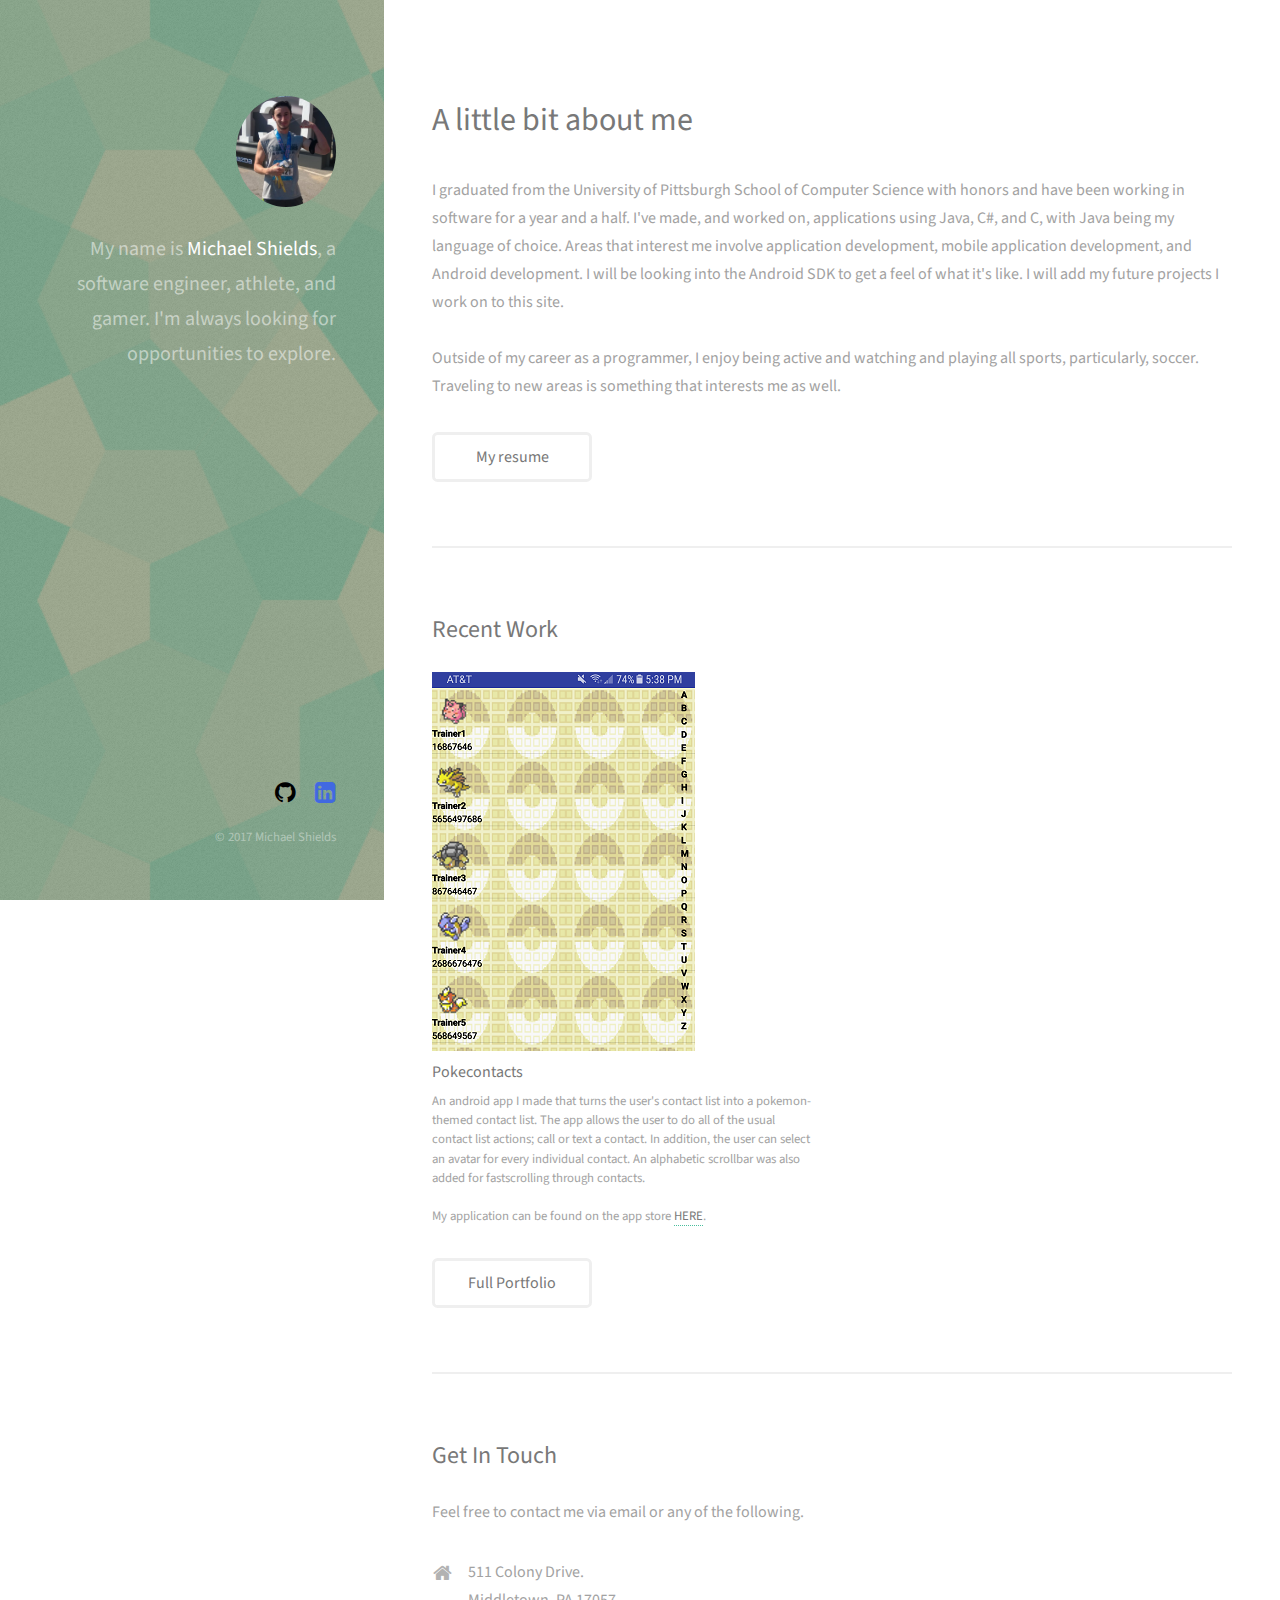
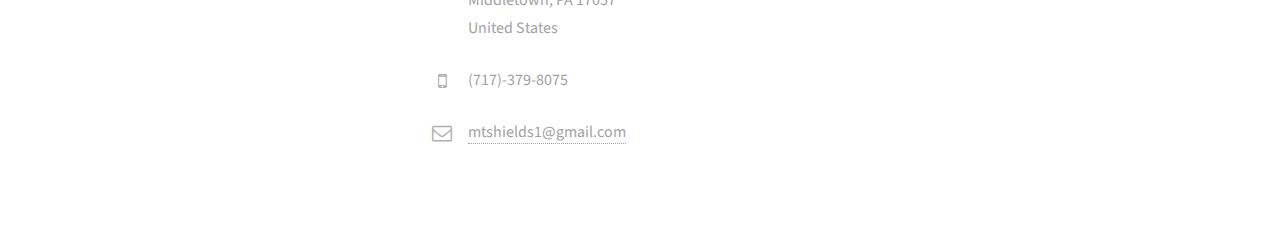
==== index.html @ 5a479699 "Final resume upload?" ====
<!DOCTYPE HTML>
<!--
	Strata by HTML5 UP
	html5up.net | @ajlkn
	Free for personal and commercial use under the CCA 3.0 license (html5up.net/license)
-->
<html>
	<head>
		<title>Michael Shields Main</title>
		<meta charset="utf-8" />
		<meta name="viewport" content="width=device-width, initial-scale=1" />
		<!--[if lte IE 8]><script src="assets/js/ie/html5shiv.js"></script><![endif]-->
		<link rel="stylesheet" href="assets/css/main.css" />
		<!--[if lte IE 8]><link rel="stylesheet" href="assets/css/ie8.css" /><![endif]-->
	</head>
	<body id="top">

		<!-- Header -->
			<header id="header">
				<div class="inner">
					<a href="#" class="image avatar"><img src="images/marathon_man.PNG" alt="Me" /></a>
					<h1>My name is <strong>Michael Shields</strong>, a software engineer,
					athlete, and gamer. I'm always
					looking for opportunities to explore.</h1>
				</div>
			</header>

		<!-- Main -->
			<div id="main">

				<!-- One -->
					<section id="one">
						<header class="major">
							<h2>A little bit about me</h2>
						</header>
						<p>I graduated from the University of Pittsburgh School of Computer Science with honors and have been working in software for
						a year and a half. I've made, and worked on, applications using Java, C#, and C, with Java being my language of choice.
						Areas that interest me involve application development, mobile application development, and Android development. I will
						be looking into the Android SDK to get a feel of what it's like. I will add my future projects I work on to this site.
						</br></br> Outside of my career as a programmer, I enjoy being active and watching and playing  all sports,
						particularly, soccer. Traveling to new areas is something that interests me as well.</p>
						<ul class="actions">
							<li><a href="MShields-Resume-9-18-F.pdf" class="button">My resume</a></li>
						</ul>
					</section>

				<!-- Two -->
					<section id="two">
						<h2>Recent Work</h2>
						<div class="row">
							<article class="6u 12u$(xsmall) work-item">
								<!--<a href="images/pokecontacts_final2.PNG" class="image fit thumb">--><img src="images/pokecontacts_final2.PNG" alt="App" /></a>
								<h3>Pokecontacts</h3>
								<p>An android app I made that turns the user's contact list into a pokemon-themed contact list.
								The app allows the user to do all of the usual contact list actions; call or text a contact. In addition,
								the user can select an avatar for every individual contact. An alphabetic scrollbar was also added for fastscrolling
								through contacts. <br><br>
								My application can be found on the app store <a href="https://play.google.com/store/apps/details?id=proj.prod.owner.pokecontacts&hl=en"><b>HERE</b></a>.</p>
							</article>
							<!--<article class="6u$ 12u$(xsmall) work-item">
								<a href="images/fulls/02.jpg" class="image fit thumb"><img src="images/thumbs/02.jpg" alt="" /></a>
								<h3>Ultricies lacinia interdum</h3>
								<p>Lorem ipsum dolor sit amet nisl sed nullam feugiat.</p>
							</article>
							<article class="6u 12u$(xsmall) work-item">
								<a href="images/fulls/03.jpg" class="image fit thumb"><img src="images/thumbs/03.jpg" alt="" /></a>
								<h3>Tortor metus commodo</h3>
								<p>Lorem ipsum dolor sit amet nisl sed nullam feugiat.</p>
							</article>
							<article class="6u$ 12u$(xsmall) work-item">
								<a href="images/fulls/04.jpg" class="image fit thumb"><img src="images/thumbs/04.jpg" alt="" /></a>
								<h3>Quam neque phasellus</h3>
								<p>Lorem ipsum dolor sit amet nisl sed nullam feugiat.</p>
							</article>
							<article class="6u 12u$(xsmall) work-item">
								<a href="images/fulls/05.jpg" class="image fit thumb"><img src="images/thumbs/05.jpg" alt="" /></a>
								<h3>Nunc enim commodo aliquet</h3>
								<p>Lorem ipsum dolor sit amet nisl sed nullam feugiat.</p>
							</article>
							<article class="6u$ 12u$(xsmall) work-item">
								<a href="images/fulls/06.jpg" class="image fit thumb"><img src="images/thumbs/06.jpg" alt="" /></a>
								<h3>Risus ornare lacinia</h3>
								<p>Lorem ipsum dolor sit amet nisl sed nullam feugiat.</p>
							</article>-->
						</div>
						<ul class="actions">
							<li><a href="https://github.com/mtshields1" class="button">Full Portfolio</a></li>
						</ul>
					</section>

				<!-- Three -->
					<section id="three">
						<h2>Get In Touch</h2>
						<p>Feel free to contact me via email or any of the following.</p>
						<div class="row">
							<!--<div class="8u 12u$(small)">
								<form method="post" action="#">
									<div class="row uniform 50%">
										<div class="6u 12u$(xsmall)"><input type="text" name="name" id="name" placeholder="Name" /></div>
										<div class="6u$ 12u$(xsmall)"><input type="email" name="email" id="email" placeholder="Email" /></div>
										<div class="12u$"><textarea name="message" id="message" placeholder="Message" rows="4"></textarea></div>
									</div>
								</form>
								<ul class="actions">
									<li><input type="submit" value="Send Message" /></li>
								</ul>
							</div>-->
							<div class="4u$ 12u$(small)">
								<ul class="labeled-icons">
									<li>
										<h3 class="icon fa-home"><span class="label">Address</span></h3>
										511 Colony Drive.<br />
										Middletown, PA 17057<br />
										United States
									</li>
									<li>
										<h3 class="icon fa-mobile"><span class="label">Phone</span></h3>
										(717)-379-8075
									</li>
									<li>
										<h3 class="icon fa-envelope-o"><span class="label">Email</span></h3>
										<a href="mailto:mtshields1@gmail.com">mtshields1@gmail.com</a>
									</li>
								</ul>
							</div>
						</div>
					</section>

				<!-- Four -->
				<!--
					<section id="four">
						<h2>Elements</h2>

						<section>
							<h4>Text</h4>
							<p>This is <b>bold</b> and this is <strong>strong</strong>. This is <i>italic</i> and this is <em>emphasized</em>.
							This is <sup>superscript</sup> text and this is <sub>subscript</sub> text.
							This is <u>underlined</u> and this is code: <code>for (;;) { ... }</code>. Finally, <a href="#">this is a link</a>.</p>
							<hr />
							<header>
								<h4>Heading with a Subtitle</h4>
								<p>Lorem ipsum dolor sit amet nullam id egestas urna aliquam</p>
							</header>
							<p>Nunc lacinia ante nunc ac lobortis. Interdum adipiscing gravida odio porttitor sem non mi integer non faucibus ornare mi ut ante amet placerat aliquet. Volutpat eu sed ante lacinia sapien lorem accumsan varius montes viverra nibh in adipiscing blandit tempus accumsan.</p>
							<header>
								<h5>Heading with a Subtitle</h5>
								<p>Lorem ipsum dolor sit amet nullam id egestas urna aliquam</p>
							</header>
							<p>Nunc lacinia ante nunc ac lobortis. Interdum adipiscing gravida odio porttitor sem non mi integer non faucibus ornare mi ut ante amet placerat aliquet. Volutpat eu sed ante lacinia sapien lorem accumsan varius montes viverra nibh in adipiscing blandit tempus accumsan.</p>
							<hr />
							<h2>Heading Level 2</h2>
							<h3>Heading Level 3</h3>
							<h4>Heading Level 4</h4>
							<h5>Heading Level 5</h5>
							<h6>Heading Level 6</h6>
							<hr />
							<h5>Blockquote</h5>
							<blockquote>Fringilla nisl. Donec accumsan interdum nisi, quis tincidunt felis sagittis eget tempus euismod. Vestibulum ante ipsum primis in faucibus vestibulum. Blandit adipiscing eu felis iaculis volutpat ac adipiscing accumsan faucibus. Vestibulum ante ipsum primis in faucibus lorem ipsum dolor sit amet nullam adipiscing eu felis.</blockquote>
							<h5>Preformatted</h5>
							<pre><code>i = 0;

while (!deck.isInOrder()) {
print 'Iteration ' + i;
deck.shuffle();
i++;
}

print 'It took ' + i + ' iterations to sort the deck.';</code></pre>
						</section>

						<section>
							<h4>Lists</h4>
							<div class="row">
								<div class="6u 12u$(xsmall)">
									<h5>Unordered</h5>
									<ul>
										<li>Dolor pulvinar etiam magna etiam.</li>
										<li>Sagittis adipiscing lorem eleifend.</li>
										<li>Felis enim feugiat dolore viverra.</li>
									</ul>
									<h5>Alternate</h5>
									<ul class="alt">
										<li>Dolor pulvinar etiam magna etiam.</li>
										<li>Sagittis adipiscing lorem eleifend.</li>
										<li>Felis enim feugiat dolore viverra.</li>
									</ul>
								</div>
								<div class="6u$ 12u$(xsmall)">
									<h5>Ordered</h5>
									<ol>
										<li>Dolor pulvinar etiam magna etiam.</li>
										<li>Etiam vel felis at lorem sed viverra.</li>
										<li>Felis enim feugiat dolore viverra.</li>
										<li>Dolor pulvinar etiam magna etiam.</li>
										<li>Etiam vel felis at lorem sed viverra.</li>
										<li>Felis enim feugiat dolore viverra.</li>
									</ol>
									<h5>Icons</h5>
									<ul class="icons">
										<li><a href="#" class="icon fa-twitter"><span class="label">Twitter</span></a></li>
										<li><a href="#" class="icon fa-facebook"><span class="label">Facebook</span></a></li>
										<li><a href="#" class="icon fa-instagram"><span class="label">Instagram</span></a></li>
										<li><a href="#" class="icon fa-github"><span class="label">Github</span></a></li>
										<li><a href="#" class="icon fa-dribbble"><span class="label">Dribbble</span></a></li>
										<li><a href="#" class="icon fa-tumblr"><span class="label">Tumblr</span></a></li>
									</ul>
								</div>
							</div>
							<h5>Actions</h5>
							<ul class="actions">
								<li><a href="#" class="button special">Default</a></li>
								<li><a href="#" class="button">Default</a></li>
							</ul>
							<ul class="actions small">
								<li><a href="#" class="button special small">Small</a></li>
								<li><a href="#" class="button small">Small</a></li>
							</ul>
							<div class="row">
								<div class="6u 12u$(small)">
									<ul class="actions vertical">
										<li><a href="#" class="button special">Default</a></li>
										<li><a href="#" class="button">Default</a></li>
									</ul>
								</div>
								<div class="6u$ 12u$(small)">
									<ul class="actions vertical small">
										<li><a href="#" class="button special small">Small</a></li>
										<li><a href="#" class="button small">Small</a></li>
									</ul>
								</div>
								<div class="6u 12u$(small)">
									<ul class="actions vertical">
										<li><a href="#" class="button special fit">Default</a></li>
										<li><a href="#" class="button fit">Default</a></li>
									</ul>
								</div>
								<div class="6u$ 12u$(small)">
									<ul class="actions vertical small">
										<li><a href="#" class="button special small fit">Small</a></li>
										<li><a href="#" class="button small fit">Small</a></li>
									</ul>
								</div>
							</div>
						</section>

						<section>
							<h4>Table</h4>
							<h5>Default</h5>
							<div class="table-wrapper">
								<table>
									<thead>
										<tr>
											<th>Name</th>
											<th>Description</th>
											<th>Price</th>
										</tr>
									</thead>
									<tbody>
										<tr>
											<td>Item One</td>
											<td>Ante turpis integer aliquet porttitor.</td>
											<td>29.99</td>
										</tr>
										<tr>
											<td>Item Two</td>
											<td>Vis ac commodo adipiscing arcu aliquet.</td>
											<td>19.99</td>
										</tr>
										<tr>
											<td>Item Three</td>
											<td> Morbi faucibus arcu accumsan lorem.</td>
											<td>29.99</td>
										</tr>
										<tr>
											<td>Item Four</td>
											<td>Vitae integer tempus condimentum.</td>
											<td>19.99</td>
										</tr>
										<tr>
											<td>Item Five</td>
											<td>Ante turpis integer aliquet porttitor.</td>
											<td>29.99</td>
										</tr>
									</tbody>
									<tfoot>
										<tr>
											<td colspan="2"></td>
											<td>100.00</td>
										</tr>
									</tfoot>
								</table>
							</div>

							<h5>Alternate</h5>
							<div class="table-wrapper">
								<table class="alt">
									<thead>
										<tr>
											<th>Name</th>
											<th>Description</th>
											<th>Price</th>
										</tr>
									</thead>
									<tbody>
										<tr>
											<td>Item One</td>
											<td>Ante turpis integer aliquet porttitor.</td>
											<td>29.99</td>
										</tr>
										<tr>
											<td>Item Two</td>
											<td>Vis ac commodo adipiscing arcu aliquet.</td>
											<td>19.99</td>
										</tr>
										<tr>
											<td>Item Three</td>
											<td> Morbi faucibus arcu accumsan lorem.</td>
											<td>29.99</td>
										</tr>
										<tr>
											<td>Item Four</td>
											<td>Vitae integer tempus condimentum.</td>
											<td>19.99</td>
										</tr>
										<tr>
											<td>Item Five</td>
											<td>Ante turpis integer aliquet porttitor.</td>
											<td>29.99</td>
										</tr>
									</tbody>
									<tfoot>
										<tr>
											<td colspan="2"></td>
											<td>100.00</td>
										</tr>
									</tfoot>
								</table>
							</div>
						</section>

						<section>
							<h4>Buttons</h4>
							<ul class="actions">
								<li><a href="#" class="button special">Special</a></li>
								<li><a href="#" class="button">Default</a></li>
							</ul>
							<ul class="actions">
								<li><a href="#" class="button big">Big</a></li>
								<li><a href="#" class="button">Default</a></li>
								<li><a href="#" class="button small">Small</a></li>
							</ul>
							<ul class="actions fit">
								<li><a href="#" class="button special fit">Fit</a></li>
								<li><a href="#" class="button fit">Fit</a></li>
							</ul>
							<ul class="actions fit small">
								<li><a href="#" class="button special fit small">Fit + Small</a></li>
								<li><a href="#" class="button fit small">Fit + Small</a></li>
							</ul>
							<ul class="actions">
								<li><a href="#" class="button special icon fa-download">Icon</a></li>
								<li><a href="#" class="button icon fa-download">Icon</a></li>
							</ul>
							<ul class="actions">
								<li><span class="button special disabled">Special</span></li>
								<li><span class="button disabled">Default</span></li>
							</ul>
						</section>

						<section>
							<h4>Form</h4>
							<form method="post" action="#">
								<div class="row uniform 50%">
									<div class="6u 12u$(xsmall)">
										<input type="text" name="demo-name" id="demo-name" value="" placeholder="Name" />
									</div>
									<div class="6u$ 12u$(xsmall)">
										<input type="email" name="demo-email" id="demo-email" value="" placeholder="Email" />
									</div>
									<div class="12u$">
										<div class="select-wrapper">
											<select name="demo-category" id="demo-category">
												<option value="">- Category -</option>
												<option value="1">Manufacturing</option>
												<option value="1">Shipping</option>
												<option value="1">Administration</option>
												<option value="1">Human Resources</option>
											</select>
										</div>
									</div>
									<div class="4u 12u$(small)">
										<input type="radio" id="demo-priority-low" name="demo-priority" checked>
										<label for="demo-priority-low">Low Priority</label>
									</div>
									<div class="4u 12u$(small)">
										<input type="radio" id="demo-priority-normal" name="demo-priority">
										<label for="demo-priority-normal">Normal Priority</label>
									</div>
									<div class="4u$ 12u(small)">
										<input type="radio" id="demo-priority-high" name="demo-priority">
										<label for="demo-priority-high">High Priority</label>
									</div>
									<div class="6u 12u$(small)">
										<input type="checkbox" id="demo-copy" name="demo-copy">
										<label for="demo-copy">Email me a copy of this message</label>
									</div>
									<div class="6u$ 12u$(small)">
										<input type="checkbox" id="demo-human" name="demo-human" checked>
										<label for="demo-human">I am a human and not a robot</label>
									</div>
									<div class="12u$">
										<textarea name="demo-message" id="demo-message" placeholder="Enter your message" rows="6"></textarea>
									</div>
									<div class="12u$">
										<ul class="actions">
											<li><input type="submit" value="Send Message" class="special" /></li>
											<li><input type="reset" value="Reset" /></li>
										</ul>
									</div>
								</div>
							</form>
						</section>

						<section>
							<h4>Image</h4>
							<h5>Fit</h5>
							<div class="box alt">
								<div class="row 50% uniform">
									<div class="12u$"><span class="image fit"><img src="images/fulls/05.jpg" alt="" /></span></div>
									<div class="4u"><span class="image fit"><img src="images/thumbs/01.jpg" alt="" /></span></div>
									<div class="4u"><span class="image fit"><img src="images/thumbs/02.jpg" alt="" /></span></div>
									<div class="4u$"><span class="image fit"><img src="images/thumbs/03.jpg" alt="" /></span></div>
									<div class="4u"><span class="image fit"><img src="images/thumbs/04.jpg" alt="" /></span></div>
									<div class="4u"><span class="image fit"><img src="images/thumbs/05.jpg" alt="" /></span></div>
									<div class="4u$"><span class="image fit"><img src="images/thumbs/06.jpg" alt="" /></span></div>
									<div class="4u"><span class="image fit"><img src="images/thumbs/03.jpg" alt="" /></span></div>
									<div class="4u"><span class="image fit"><img src="images/thumbs/02.jpg" alt="" /></span></div>
									<div class="4u$"><span class="image fit"><img src="images/thumbs/01.jpg" alt="" /></span></div>
								</div>
							</div>
							<h5>Left &amp; Right</h5>
							<p><span class="image left"><img src="images/avatar.jpg" alt="" /></span>Fringilla nisl. Donec accumsan interdum nisi, quis tincidunt felis sagittis eget. tempus euismod. Vestibulum ante ipsum primis in faucibus vestibulum. Blandit adipiscing eu felis iaculis volutpat ac adipiscing accumsan eu faucibus. Integer ac pellentesque praesent tincidunt felis sagittis eget. tempus euismod. Vestibulum ante ipsum primis in faucibus vestibulum. Blandit adipiscing eu felis iaculis volutpat ac adipiscing accumsan eu faucibus. Integer ac pellentesque praesent. Donec accumsan interdum nisi, quis tincidunt felis sagittis eget. tempus euismod. Vestibulum ante ipsum primis in faucibus vestibulum. Blandit adipiscing eu felis iaculis volutpat ac adipiscing accumsan eu faucibus. Integer ac pellentesque praesent tincidunt felis sagittis eget. tempus euismod. Vestibulum ante ipsum primis in faucibus vestibulum. Blandit adipiscing eu felis iaculis volutpat ac adipiscing accumsan eu faucibus. Integer ac pellentesque praesent.</p>
							<p><span class="image right"><img src="images/avatar.jpg" alt="" /></span>Fringilla nisl. Donec accumsan interdum nisi, quis tincidunt felis sagittis eget. tempus euismod. Vestibulum ante ipsum primis in faucibus vestibulum. Blandit adipiscing eu felis iaculis volutpat ac adipiscing accumsan eu faucibus. Integer ac pellentesque praesent tincidunt felis sagittis eget. tempus euismod. Vestibulum ante ipsum primis in faucibus vestibulum. Blandit adipiscing eu felis iaculis volutpat ac adipiscing accumsan eu faucibus. Integer ac pellentesque praesent. Donec accumsan interdum nisi, quis tincidunt felis sagittis eget. tempus euismod. Vestibulum ante ipsum primis in faucibus vestibulum. Blandit adipiscing eu felis iaculis volutpat ac adipiscing accumsan eu faucibus. Integer ac pellentesque praesent tincidunt felis sagittis eget. tempus euismod. Vestibulum ante ipsum primis in faucibus vestibulum. Blandit adipiscing eu felis iaculis volutpat ac adipiscing accumsan eu faucibus. Integer ac pellentesque praesent.</p>
						</section>

					</section>
				-->

			</div>

		<!-- Footer -->
			<footer id="footer">
				<div class="inner">
					<ul class="icons">
						<!--<li><a href="https://twitter.com/a_peek_of_meke" class="icon fa-twitter"><span class="label">Twitter</span></a></li>-->
						<li><a href="https://github.com/mtshields1" class="icon fa-github"><span class="label">Github</span></a></li>
						<li><a href="https://www.linkedin.com/in/michael-shields-25566965" class="icon fa-linkedin-square"><span class="label">LinkedIn</span></a></li>
					</ul>
					<ul class="copyright">
						<li>&copy; 2017 Michael Shields</li>
					</ul>
				</div>
			</footer>

		<!-- Scripts -->
			<script src="assets/js/jquery.min.js"></script>
			<script src="assets/js/jquery.poptrox.min.js"></script>
			<script src="assets/js/skel.min.js"></script>
			<script src="assets/js/util.js"></script>
			<!--[if lte IE 8]><script src="assets/js/ie/respond.min.js"></script><![endif]-->
			<script src="assets/js/main.js"></script>

	</body>
</html>
---- assets/css/main.css ----
@import url("font-awesome.min.css");
@import url("https://fonts.googleapis.com/css?family=Source+Sans+Pro:400,400italic");

/*
	Strata by HTML5 UP
	html5up.net | @ajlkn
	Free for personal and commercial use under the CCA 3.0 license (html5up.net/license)
*/

/* Reset */

	html, body, div, span, applet, object, iframe, h1, h2, h3, h4, h5, h6, p, blockquote, pre, a, abbr, acronym, address, big, cite, code, del, dfn, em, img, ins, kbd, q, s, samp, small, strike, strong, sub, sup, tt, var, b, u, i, center, dl, dt, dd, ol, ul, li, fieldset, form, label, legend, table, caption, tbody, tfoot, thead, tr, th, td, article, aside, canvas, details, embed, figure, figcaption, footer, header, hgroup, menu, nav, output, ruby, section, summary, time, mark, audio, video {
		margin: 0;
		padding: 0;
		border: 0;
		font-size: 100%;
		font: inherit;
		vertical-align: baseline;
	}

	article, aside, details, figcaption, figure, footer, header, hgroup, menu, nav, section {
		display: block;
	}

	body {
		line-height: 1;
	}

	ol, ul {
		list-style: none;
	}

	blockquote, q {
		quotes: none;
	}

	blockquote:before, blockquote:after, q:before, q:after {
		content: '';
		content: none;
	}

	table {
		border-collapse: collapse;
		border-spacing: 0;
	}

	body {
		-webkit-text-size-adjust: none;
	}

/* Box Model */

	*, *:before, *:after {
		-moz-box-sizing: border-box;
		-webkit-box-sizing: border-box;
		box-sizing: border-box;
	}

/* Containers */

	.container {
		margin-left: auto;
		margin-right: auto;
	}

	.container.\31 25\25 {
		width: 100%;
		max-width: 1200px;
		min-width: 960px;
	}

	.container.\37 5\25 {
		width: 720px;
	}

	.container.\35 0\25 {
		width: 480px;
	}

	.container.\32 5\25 {
		width: 240px;
	}

	.container {
		width: 960px;
	}

	@media screen and (max-width: 1800px) {

		.container.\31 25\25 {
			width: 100%;
			max-width: 1200px;
			min-width: 960px;
		}

		.container.\37 5\25 {
			width: 720px;
		}

		.container.\35 0\25 {
			width: 480px;
		}

		.container.\32 5\25 {
			width: 240px;
		}

		.container {
			width: 960px;
		}

	}

	@media screen and (max-width: 1280px) {

		.container.\31 25\25 {
			width: 100%;
			max-width: 1200px;
			min-width: 960px;
		}

		.container.\37 5\25 {
			width: 720px;
		}

		.container.\35 0\25 {
			width: 480px;
		}

		.container.\32 5\25 {
			width: 240px;
		}

		.container {
			width: 960px;
		}

	}

	@media screen and (max-width: 980px) {

		.container.\31 25\25 {
			width: 100%;
			max-width: 1200px;
			min-width: 960px;
		}

		.container.\37 5\25 {
			width: 720px;
		}

		.container.\35 0\25 {
			width: 480px;
		}

		.container.\32 5\25 {
			width: 240px;
		}

		.container {
			width: 960px;
		}

	}

	@media screen and (max-width: 736px) {

		.container.\31 25\25 {
			width: 100%;
			max-width: 1200px;
			min-width: 960px;
		}

		.container.\37 5\25 {
			width: 720px;
		}

		.container.\35 0\25 {
			width: 480px;
		}

		.container.\32 5\25 {
			width: 240px;
		}

		.container {
			width: 960px;
		}

	}

	@media screen and (max-width: 480px) {

		.container.\31 25\25 {
			width: 100%;
			max-width: 1200px;
			min-width: 960px;
		}

		.container.\37 5\25 {
			width: 720px;
		}

		.container.\35 0\25 {
			width: 480px;
		}

		.container.\32 5\25 {
			width: 240px;
		}

		.container {
			width: 960px;
		}

	}

/* Grid */

	.row {
		border-bottom: solid 1px transparent;
		-moz-box-sizing: border-box;
		-webkit-box-sizing: border-box;
		box-sizing: border-box;
	}

	.row > * {
		float: left;
		-moz-box-sizing: border-box;
		-webkit-box-sizing: border-box;
		box-sizing: border-box;
	}

	.row:after, .row:before {
		content: '';
		display: block;
		clear: both;
		height: 0;
	}

	.row.uniform > * > :first-child {
		margin-top: 0;
	}

	.row.uniform > * > :last-child {
		margin-bottom: 0;
	}

	.row.\30 \25 > * {
		padding: 0 0 0 0em;
	}

	.row.\30 \25 {
		margin: 0 0 -1px 0em;
	}

	.row.uniform.\30 \25 > * {
		padding: 0em 0 0 0em;
	}

	.row.uniform.\30 \25 {
		margin: 0em 0 -1px 0em;
	}

	.row > * {
		padding: 0 0 0 2.5em;
	}

	.row {
		margin: 0 0 -1px -2.5em;
	}

	.row.uniform > * {
		padding: 2.5em 0 0 2.5em;
	}

	.row.uniform {
		margin: -2.5em 0 -1px -2.5em;
	}

	.row.\32 00\25 > * {
		padding: 0 0 0 5em;
	}

	.row.\32 00\25 {
		margin: 0 0 -1px -5em;
	}

	.row.uniform.\32 00\25 > * {
		padding: 5em 0 0 5em;
	}

	.row.uniform.\32 00\25 {
		margin: -5em 0 -1px -5em;
	}

	.row.\31 50\25 > * {
		padding: 0 0 0 3.75em;
	}

	.row.\31 50\25 {
		margin: 0 0 -1px -3.75em;
	}

	.row.uniform.\31 50\25 > * {
		padding: 3.75em 0 0 3.75em;
	}

	.row.uniform.\31 50\25 {
		margin: -3.75em 0 -1px -3.75em;
	}

	.row.\35 0\25 > * {
		padding: 0 0 0 1.25em;
	}

	.row.\35 0\25 {
		margin: 0 0 -1px -1.25em;
	}

	.row.uniform.\35 0\25 > * {
		padding: 1.25em 0 0 1.25em;
	}

	.row.uniform.\35 0\25 {
		margin: -1.25em 0 -1px -1.25em;
	}

	.row.\32 5\25 > * {
		padding: 0 0 0 0.625em;
	}

	.row.\32 5\25 {
		margin: 0 0 -1px -0.625em;
	}

	.row.uniform.\32 5\25 > * {
		padding: 0.625em 0 0 0.625em;
	}

	.row.uniform.\32 5\25 {
		margin: -0.625em 0 -1px -0.625em;
	}

	.\31 2u, .\31 2u\24 {
		width: 100%;
		clear: none;
		margin-left: 0;
	}

	.\31 1u, .\31 1u\24 {
		width: 91.6666666667%;
		clear: none;
		margin-left: 0;
	}

	.\31 0u, .\31 0u\24 {
		width: 83.3333333333%;
		clear: none;
		margin-left: 0;
	}

	.\39 u, .\39 u\24 {
		width: 75%;
		clear: none;
		margin-left: 0;
	}

	.\38 u, .\38 u\24 {
		width: 66.6666666667%;
		clear: none;
		margin-left: 0;
	}

	.\37 u, .\37 u\24 {
		width: 58.3333333333%;
		clear: none;
		margin-left: 0;
	}

	.\36 u, .\36 u\24 {
		width: 50%;
		clear: none;
		margin-left: 0;
	}

	.\35 u, .\35 u\24 {
		width: 41.6666666667%;
		clear: none;
		margin-left: 0;
	}

	.\34 u, .\34 u\24 {
		width: 33.3333333333%;
		clear: none;
		margin-left: 0;
	}

	.\33 u, .\33 u\24 {
		width: 25%;
		clear: none;
		margin-left: 0;
	}

	.\32 u, .\32 u\24 {
		width: 16.6666666667%;
		clear: none;
		margin-left: 0;
	}

	.\31 u, .\31 u\24 {
		width: 8.3333333333%;
		clear: none;
		margin-left: 0;
	}

	.\31 2u\24 + *,
	.\31 1u\24 + *,
	.\31 0u\24 + *,
	.\39 u\24 + *,
	.\38 u\24 + *,
	.\37 u\24 + *,
	.\36 u\24 + *,
	.\35 u\24 + *,
	.\34 u\24 + *,
	.\33 u\24 + *,
	.\32 u\24 + *,
	.\31 u\24 + * {
		clear: left;
	}

	.\-11u {
		margin-left: 91.66667%;
	}

	.\-10u {
		margin-left: 83.33333%;
	}

	.\-9u {
		margin-left: 75%;
	}

	.\-8u {
		margin-left: 66.66667%;
	}

	.\-7u {
		margin-left: 58.33333%;
	}

	.\-6u {
		margin-left: 50%;
	}

	.\-5u {
		margin-left: 41.66667%;
	}

	.\-4u {
		margin-left: 33.33333%;
	}

	.\-3u {
		margin-left: 25%;
	}

	.\-2u {
		margin-left: 16.66667%;
	}

	.\-1u {
		margin-left: 8.33333%;
	}

	@media screen and (max-width: 1800px) {

		.row > * {
			padding: 0 0 0 2.5em;
		}

		.row {
			margin: 0 0 -1px -2.5em;
		}

		.row.uniform > * {
			padding: 2.5em 0 0 2.5em;
		}

		.row.uniform {
			margin: -2.5em 0 -1px -2.5em;
		}

		.row.\32 00\25 > * {
			padding: 0 0 0 5em;
		}

		.row.\32 00\25 {
			margin: 0 0 -1px -5em;
		}

		.row.uniform.\32 00\25 > * {
			padding: 5em 0 0 5em;
		}

		.row.uniform.\32 00\25 {
			margin: -5em 0 -1px -5em;
		}

		.row.\31 50\25 > * {
			padding: 0 0 0 3.75em;
		}

		.row.\31 50\25 {
			margin: 0 0 -1px -3.75em;
		}

		.row.uniform.\31 50\25 > * {
			padding: 3.75em 0 0 3.75em;
		}

		.row.uniform.\31 50\25 {
			margin: -3.75em 0 -1px -3.75em;
		}

		.row.\35 0\25 > * {
			padding: 0 0 0 1.25em;
		}

		.row.\35 0\25 {
			margin: 0 0 -1px -1.25em;
		}

		.row.uniform.\35 0\25 > * {
			padding: 1.25em 0 0 1.25em;
		}

		.row.uniform.\35 0\25 {
			margin: -1.25em 0 -1px -1.25em;
		}

		.row.\32 5\25 > * {
			padding: 0 0 0 0.625em;
		}

		.row.\32 5\25 {
			margin: 0 0 -1px -0.625em;
		}

		.row.uniform.\32 5\25 > * {
			padding: 0.625em 0 0 0.625em;
		}

		.row.uniform.\32 5\25 {
			margin: -0.625em 0 -1px -0.625em;
		}

		.\31 2u\28xlarge\29, .\31 2u\24\28xlarge\29 {
			width: 100%;
			clear: none;
			margin-left: 0;
		}

		.\31 1u\28xlarge\29, .\31 1u\24\28xlarge\29 {
			width: 91.6666666667%;
			clear: none;
			margin-left: 0;
		}

		.\31 0u\28xlarge\29, .\31 0u\24\28xlarge\29 {
			width: 83.3333333333%;
			clear: none;
			margin-left: 0;
		}

		.\39 u\28xlarge\29, .\39 u\24\28xlarge\29 {
			width: 75%;
			clear: none;
			margin-left: 0;
		}

		.\38 u\28xlarge\29, .\38 u\24\28xlarge\29 {
			width: 66.6666666667%;
			clear: none;
			margin-left: 0;
		}

		.\37 u\28xlarge\29, .\37 u\24\28xlarge\29 {
			width: 58.3333333333%;
			clear: none;
			margin-left: 0;
		}

		.\36 u\28xlarge\29, .\36 u\24\28xlarge\29 {
			width: 50%;
			clear: none;
			margin-left: 0;
		}

		.\35 u\28xlarge\29, .\35 u\24\28xlarge\29 {
			width: 41.6666666667%;
			clear: none;
			margin-left: 0;
		}

		.\34 u\28xlarge\29, .\34 u\24\28xlarge\29 {
			width: 33.3333333333%;
			clear: none;
			margin-left: 0;
		}

		.\33 u\28xlarge\29, .\33 u\24\28xlarge\29 {
			width: 25%;
			clear: none;
			margin-left: 0;
		}

		.\32 u\28xlarge\29, .\32 u\24\28xlarge\29 {
			width: 16.6666666667%;
			clear: none;
			margin-left: 0;
		}

		.\31 u\28xlarge\29, .\31 u\24\28xlarge\29 {
			width: 8.3333333333%;
			clear: none;
			margin-left: 0;
		}

		.\31 2u\24\28xlarge\29 + *,
		.\31 1u\24\28xlarge\29 + *,
		.\31 0u\24\28xlarge\29 + *,
		.\39 u\24\28xlarge\29 + *,
		.\38 u\24\28xlarge\29 + *,
		.\37 u\24\28xlarge\29 + *,
		.\36 u\24\28xlarge\29 + *,
		.\35 u\24\28xlarge\29 + *,
		.\34 u\24\28xlarge\29 + *,
		.\33 u\24\28xlarge\29 + *,
		.\32 u\24\28xlarge\29 + *,
		.\31 u\24\28xlarge\29 + * {
			clear: left;
		}

		.\-11u\28xlarge\29 {
			margin-left: 91.66667%;
		}

		.\-10u\28xlarge\29 {
			margin-left: 83.33333%;
		}

		.\-9u\28xlarge\29 {
			margin-left: 75%;
		}

		.\-8u\28xlarge\29 {
			margin-left: 66.66667%;
		}

		.\-7u\28xlarge\29 {
			margin-left: 58.33333%;
		}

		.\-6u\28xlarge\29 {
			margin-left: 50%;
		}

		.\-5u\28xlarge\29 {
			margin-left: 41.66667%;
		}

		.\-4u\28xlarge\29 {
			margin-left: 33.33333%;
		}

		.\-3u\28xlarge\29 {
			margin-left: 25%;
		}

		.\-2u\28xlarge\29 {
			margin-left: 16.66667%;
		}

		.\-1u\28xlarge\29 {
			margin-left: 8.33333%;
		}

	}

	@media screen and (max-width: 1280px) {

		.row > * {
			padding: 0 0 0 2em;
		}

		.row {
			margin: 0 0 -1px -2em;
		}

		.row.uniform > * {
			padding: 2em 0 0 2em;
		}

		.row.uniform {
			margin: -2em 0 -1px -2em;
		}

		.row.\32 00\25 > * {
			padding: 0 0 0 4em;
		}

		.row.\32 00\25 {
			margin: 0 0 -1px -4em;
		}

		.row.uniform.\32 00\25 > * {
			padding: 4em 0 0 4em;
		}

		.row.uniform.\32 00\25 {
			margin: -4em 0 -1px -4em;
		}

		.row.\31 50\25 > * {
			padding: 0 0 0 3em;
		}

		.row.\31 50\25 {
			margin: 0 0 -1px -3em;
		}

		.row.uniform.\31 50\25 > * {
			padding: 3em 0 0 3em;
		}

		.row.uniform.\31 50\25 {
			margin: -3em 0 -1px -3em;
		}

		.row.\35 0\25 > * {
			padding: 0 0 0 1em;
		}

		.row.\35 0\25 {
			margin: 0 0 -1px -1em;
		}

		.row.uniform.\35 0\25 > * {
			padding: 1em 0 0 1em;
		}

		.row.uniform.\35 0\25 {
			margin: -1em 0 -1px -1em;
		}

		.row.\32 5\25 > * {
			padding: 0 0 0 0.5em;
		}

		.row.\32 5\25 {
			margin: 0 0 -1px -0.5em;
		}

		.row.uniform.\32 5\25 > * {
			padding: 0.5em 0 0 0.5em;
		}

		.row.uniform.\32 5\25 {
			margin: -0.5em 0 -1px -0.5em;
		}

		.\31 2u\28large\29, .\31 2u\24\28large\29 {
			width: 100%;
			clear: none;
			margin-left: 0;
		}

		.\31 1u\28large\29, .\31 1u\24\28large\29 {
			width: 91.6666666667%;
			clear: none;
			margin-left: 0;
		}

		.\31 0u\28large\29, .\31 0u\24\28large\29 {
			width: 83.3333333333%;
			clear: none;
			margin-left: 0;
		}

		.\39 u\28large\29, .\39 u\24\28large\29 {
			width: 75%;
			clear: none;
			margin-left: 0;
		}

		.\38 u\28large\29, .\38 u\24\28large\29 {
			width: 66.6666666667%;
			clear: none;
			margin-left: 0;
		}

		.\37 u\28large\29, .\37 u\24\28large\29 {
			width: 58.3333333333%;
			clear: none;
			margin-left: 0;
		}

		.\36 u\28large\29, .\36 u\24\28large\29 {
			width: 50%;
			clear: none;
			margin-left: 0;
		}

		.\35 u\28large\29, .\35 u\24\28large\29 {
			width: 41.6666666667%;
			clear: none;
			margin-left: 0;
		}

		.\34 u\28large\29, .\34 u\24\28large\29 {
			width: 33.3333333333%;
			clear: none;
			margin-left: 0;
		}

		.\33 u\28large\29, .\33 u\24\28large\29 {
			width: 25%;
			clear: none;
			margin-left: 0;
		}

		.\32 u\28large\29, .\32 u\24\28large\29 {
			width: 16.6666666667%;
			clear: none;
			margin-left: 0;
		}

		.\31 u\28large\29, .\31 u\24\28large\29 {
			width: 8.3333333333%;
			clear: none;
			margin-left: 0;
		}

		.\31 2u\24\28large\29 + *,
		.\31 1u\24\28large\29 + *,
		.\31 0u\24\28large\29 + *,
		.\39 u\24\28large\29 + *,
		.\38 u\24\28large\29 + *,
		.\37 u\24\28large\29 + *,
		.\36 u\24\28large\29 + *,
		.\35 u\24\28large\29 + *,
		.\34 u\24\28large\29 + *,
		.\33 u\24\28large\29 + *,
		.\32 u\24\28large\29 + *,
		.\31 u\24\28large\29 + * {
			clear: left;
		}

		.\-11u\28large\29 {
			margin-left: 91.66667%;
		}

		.\-10u\28large\29 {
			margin-left: 83.33333%;
		}

		.\-9u\28large\29 {
			margin-left: 75%;
		}

		.\-8u\28large\29 {
			margin-left: 66.66667%;
		}

		.\-7u\28large\29 {
			margin-left: 58.33333%;
		}

		.\-6u\28large\29 {
			margin-left: 50%;
		}

		.\-5u\28large\29 {
			margin-left: 41.66667%;
		}

		.\-4u\28large\29 {
			margin-left: 33.33333%;
		}

		.\-3u\28large\29 {
			margin-left: 25%;
		}

		.\-2u\28large\29 {
			margin-left: 16.66667%;
		}

		.\-1u\28large\29 {
			margin-left: 8.33333%;
		}

	}

	@media screen and (max-width: 980px) {

		.row > * {
			padding: 0 0 0 2em;
		}

		.row {
			margin: 0 0 -1px -2em;
		}

		.row.uniform > * {
			padding: 2em 0 0 2em;
		}

		.row.uniform {
			margin: -2em 0 -1px -2em;
		}

		.row.\32 00\25 > * {
			padding: 0 0 0 4em;
		}

		.row.\32 00\25 {
			margin: 0 0 -1px -4em;
		}

		.row.uniform.\32 00\25 > * {
			padding: 4em 0 0 4em;
		}

		.row.uniform.\32 00\25 {
			margin: -4em 0 -1px -4em;
		}

		.row.\31 50\25 > * {
			padding: 0 0 0 3em;
		}

		.row.\31 50\25 {
			margin: 0 0 -1px -3em;
		}

		.row.uniform.\31 50\25 > * {
			padding: 3em 0 0 3em;
		}

		.row.uniform.\31 50\25 {
			margin: -3em 0 -1px -3em;
		}

		.row.\35 0\25 > * {
			padding: 0 0 0 1em;
		}

		.row.\35 0\25 {
			margin: 0 0 -1px -1em;
		}

		.row.uniform.\35 0\25 > * {
			padding: 1em 0 0 1em;
		}

		.row.uniform.\35 0\25 {
			margin: -1em 0 -1px -1em;
		}

		.row.\32 5\25 > * {
			padding: 0 0 0 0.5em;
		}

		.row.\32 5\25 {
			margin: 0 0 -1px -0.5em;
		}

		.row.uniform.\32 5\25 > * {
			padding: 0.5em 0 0 0.5em;
		}

		.row.uniform.\32 5\25 {
			margin: -0.5em 0 -1px -0.5em;
		}

		.\31 2u\28medium\29, .\31 2u\24\28medium\29 {
			width: 100%;
			clear: none;
			margin-left: 0;
		}

		.\31 1u\28medium\29, .\31 1u\24\28medium\29 {
			width: 91.6666666667%;
			clear: none;
			margin-left: 0;
		}

		.\31 0u\28medium\29, .\31 0u\24\28medium\29 {
			width: 83.3333333333%;
			clear: none;
			margin-left: 0;
		}

		.\39 u\28medium\29, .\39 u\24\28medium\29 {
			width: 75%;
			clear: none;
			margin-left: 0;
		}

		.\38 u\28medium\29, .\38 u\24\28medium\29 {
			width: 66.6666666667%;
			clear: none;
			margin-left: 0;
		}

		.\37 u\28medium\29, .\37 u\24\28medium\29 {
			width: 58.3333333333%;
			clear: none;
			margin-left: 0;
		}

		.\36 u\28medium\29, .\36 u\24\28medium\29 {
			width: 50%;
			clear: none;
			margin-left: 0;
		}

		.\35 u\28medium\29, .\35 u\24\28medium\29 {
			width: 41.6666666667%;
			clear: none;
			margin-left: 0;
		}

		.\34 u\28medium\29, .\34 u\24\28medium\29 {
			width: 33.3333333333%;
			clear: none;
			margin-left: 0;
		}

		.\33 u\28medium\29, .\33 u\24\28medium\29 {
			width: 25%;
			clear: none;
			margin-left: 0;
		}

		.\32 u\28medium\29, .\32 u\24\28medium\29 {
			width: 16.6666666667%;
			clear: none;
			margin-left: 0;
		}

		.\31 u\28medium\29, .\31 u\24\28medium\29 {
			width: 8.3333333333%;
			clear: none;
			margin-left: 0;
		}

		.\31 2u\24\28medium\29 + *,
		.\31 1u\24\28medium\29 + *,
		.\31 0u\24\28medium\29 + *,
		.\39 u\24\28medium\29 + *,
		.\38 u\24\28medium\29 + *,
		.\37 u\24\28medium\29 + *,
		.\36 u\24\28medium\29 + *,
		.\35 u\24\28medium\29 + *,
		.\34 u\24\28medium\29 + *,
		.\33 u\24\28medium\29 + *,
		.\32 u\24\28medium\29 + *,
		.\31 u\24\28medium\29 + * {
			clear: left;
		}

		.\-11u\28medium\29 {
			margin-left: 91.66667%;
		}

		.\-10u\28medium\29 {
			margin-left: 83.33333%;
		}

		.\-9u\28medium\29 {
			margin-left: 75%;
		}

		.\-8u\28medium\29 {
			margin-left: 66.66667%;
		}

		.\-7u\28medium\29 {
			margin-left: 58.33333%;
		}

		.\-6u\28medium\29 {
			margin-left: 50%;
		}

		.\-5u\28medium\29 {
			margin-left: 41.66667%;
		}

		.\-4u\28medium\29 {
			margin-left: 33.33333%;
		}

		.\-3u\28medium\29 {
			margin-left: 25%;
		}

		.\-2u\28medium\29 {
			margin-left: 16.66667%;
		}

		.\-1u\28medium\29 {
			margin-left: 8.33333%;
		}

	}

	@media screen and (max-width: 736px) {

		.row > * {
			padding: 0 0 0 1.5em;
		}

		.row {
			margin: 0 0 -1px -1.5em;
		}

		.row.uniform > * {
			padding: 1.5em 0 0 1.5em;
		}

		.row.uniform {
			margin: -1.5em 0 -1px -1.5em;
		}

		.row.\32 00\25 > * {
			padding: 0 0 0 3em;
		}

		.row.\32 00\25 {
			margin: 0 0 -1px -3em;
		}

		.row.uniform.\32 00\25 > * {
			padding: 3em 0 0 3em;
		}

		.row.uniform.\32 00\25 {
			margin: -3em 0 -1px -3em;
		}

		.row.\31 50\25 > * {
			padding: 0 0 0 2.25em;
		}

		.row.\31 50\25 {
			margin: 0 0 -1px -2.25em;
		}

		.row.uniform.\31 50\25 > * {
			padding: 2.25em 0 0 2.25em;
		}

		.row.uniform.\31 50\25 {
			margin: -2.25em 0 -1px -2.25em;
		}

		.row.\35 0\25 > * {
			padding: 0 0 0 0.75em;
		}

		.row.\35 0\25 {
			margin: 0 0 -1px -0.75em;
		}

		.row.uniform.\35 0\25 > * {
			padding: 0.75em 0 0 0.75em;
		}

		.row.uniform.\35 0\25 {
			margin: -0.75em 0 -1px -0.75em;
		}

		.row.\32 5\25 > * {
			padding: 0 0 0 0.375em;
		}

		.row.\32 5\25 {
			margin: 0 0 -1px -0.375em;
		}

		.row.uniform.\32 5\25 > * {
			padding: 0.375em 0 0 0.375em;
		}

		.row.uniform.\32 5\25 {
			margin: -0.375em 0 -1px -0.375em;
		}

		.\31 2u\28small\29, .\31 2u\24\28small\29 {
			width: 100%;
			clear: none;
			margin-left: 0;
		}

		.\31 1u\28small\29, .\31 1u\24\28small\29 {
			width: 91.6666666667%;
			clear: none;
			margin-left: 0;
		}

		.\31 0u\28small\29, .\31 0u\24\28small\29 {
			width: 83.3333333333%;
			clear: none;
			margin-left: 0;
		}

		.\39 u\28small\29, .\39 u\24\28small\29 {
			width: 75%;
			clear: none;
			margin-left: 0;
		}

		.\38 u\28small\29, .\38 u\24\28small\29 {
			width: 66.6666666667%;
			clear: none;
			margin-left: 0;
		}

		.\37 u\28small\29, .\37 u\24\28small\29 {
			width: 58.3333333333%;
			clear: none;
			margin-left: 0;
		}

		.\36 u\28small\29, .\36 u\24\28small\29 {
			width: 50%;
			clear: none;
			margin-left: 0;
		}

		.\35 u\28small\29, .\35 u\24\28small\29 {
			width: 41.6666666667%;
			clear: none;
			margin-left: 0;
		}

		.\34 u\28small\29, .\34 u\24\28small\29 {
			width: 33.3333333333%;
			clear: none;
			margin-left: 0;
		}

		.\33 u\28small\29, .\33 u\24\28small\29 {
			width: 25%;
			clear: none;
			margin-left: 0;
		}

		.\32 u\28small\29, .\32 u\24\28small\29 {
			width: 16.6666666667%;
			clear: none;
			margin-left: 0;
		}

		.\31 u\28small\29, .\31 u\24\28small\29 {
			width: 8.3333333333%;
			clear: none;
			margin-left: 0;
		}

		.\31 2u\24\28small\29 + *,
		.\31 1u\24\28small\29 + *,
		.\31 0u\24\28small\29 + *,
		.\39 u\24\28small\29 + *,
		.\38 u\24\28small\29 + *,
		.\37 u\24\28small\29 + *,
		.\36 u\24\28small\29 + *,
		.\35 u\24\28small\29 + *,
		.\34 u\24\28small\29 + *,
		.\33 u\24\28small\29 + *,
		.\32 u\24\28small\29 + *,
		.\31 u\24\28small\29 + * {
			clear: left;
		}

		.\-11u\28small\29 {
			margin-left: 91.66667%;
		}

		.\-10u\28small\29 {
			margin-left: 83.33333%;
		}

		.\-9u\28small\29 {
			margin-left: 75%;
		}

		.\-8u\28small\29 {
			margin-left: 66.66667%;
		}

		.\-7u\28small\29 {
			margin-left: 58.33333%;
		}

		.\-6u\28small\29 {
			margin-left: 50%;
		}

		.\-5u\28small\29 {
			margin-left: 41.66667%;
		}

		.\-4u\28small\29 {
			margin-left: 33.33333%;
		}

		.\-3u\28small\29 {
			margin-left: 25%;
		}

		.\-2u\28small\29 {
			margin-left: 16.66667%;
		}

		.\-1u\28small\29 {
			margin-left: 8.33333%;
		}

	}

	@media screen and (max-width: 480px) {

		.row > * {
			padding: 0 0 0 1.5em;
		}

		.row {
			margin: 0 0 -1px -1.5em;
		}

		.row.uniform > * {
			padding: 1.5em 0 0 1.5em;
		}

		.row.uniform {
			margin: -1.5em 0 -1px -1.5em;
		}

		.row.\32 00\25 > * {
			padding: 0 0 0 3em;
		}

		.row.\32 00\25 {
			margin: 0 0 -1px -3em;
		}

		.row.uniform.\32 00\25 > * {
			padding: 3em 0 0 3em;
		}

		.row.uniform.\32 00\25 {
			margin: -3em 0 -1px -3em;
		}

		.row.\31 50\25 > * {
			padding: 0 0 0 2.25em;
		}

		.row.\31 50\25 {
			margin: 0 0 -1px -2.25em;
		}

		.row.uniform.\31 50\25 > * {
			padding: 2.25em 0 0 2.25em;
		}

		.row.uniform.\31 50\25 {
			margin: -2.25em 0 -1px -2.25em;
		}

		.row.\35 0\25 > * {
			padding: 0 0 0 0.75em;
		}

		.row.\35 0\25 {
			margin: 0 0 -1px -0.75em;
		}

		.row.uniform.\35 0\25 > * {
			padding: 0.75em 0 0 0.75em;
		}

		.row.uniform.\35 0\25 {
			margin: -0.75em 0 -1px -0.75em;
		}

		.row.\32 5\25 > * {
			padding: 0 0 0 0.375em;
		}

		.row.\32 5\25 {
			margin: 0 0 -1px -0.375em;
		}

		.row.uniform.\32 5\25 > * {
			padding: 0.375em 0 0 0.375em;
		}

		.row.uniform.\32 5\25 {
			margin: -0.375em 0 -1px -0.375em;
		}

		.\31 2u\28xsmall\29, .\31 2u\24\28xsmall\29 {
			width: 100%;
			clear: none;
			margin-left: 0;
		}

		.\31 1u\28xsmall\29, .\31 1u\24\28xsmall\29 {
			width: 91.6666666667%;
			clear: none;
			margin-left: 0;
		}

		.\31 0u\28xsmall\29, .\31 0u\24\28xsmall\29 {
			width: 83.3333333333%;
			clear: none;
			margin-left: 0;
		}

		.\39 u\28xsmall\29, .\39 u\24\28xsmall\29 {
			width: 75%;
			clear: none;
			margin-left: 0;
		}

		.\38 u\28xsmall\29, .\38 u\24\28xsmall\29 {
			width: 66.6666666667%;
			clear: none;
			margin-left: 0;
		}

		.\37 u\28xsmall\29, .\37 u\24\28xsmall\29 {
			width: 58.3333333333%;
			clear: none;
			margin-left: 0;
		}

		.\36 u\28xsmall\29, .\36 u\24\28xsmall\29 {
			width: 50%;
			clear: none;
			margin-left: 0;
		}

		.\35 u\28xsmall\29, .\35 u\24\28xsmall\29 {
			width: 41.6666666667%;
			clear: none;
			margin-left: 0;
		}

		.\34 u\28xsmall\29, .\34 u\24\28xsmall\29 {
			width: 33.3333333333%;
			clear: none;
			margin-left: 0;
		}

		.\33 u\28xsmall\29, .\33 u\24\28xsmall\29 {
			width: 25%;
			clear: none;
			margin-left: 0;
		}

		.\32 u\28xsmall\29, .\32 u\24\28xsmall\29 {
			width: 16.6666666667%;
			clear: none;
			margin-left: 0;
		}

		.\31 u\28xsmall\29, .\31 u\24\28xsmall\29 {
			width: 8.3333333333%;
			clear: none;
			margin-left: 0;
		}

		.\31 2u\24\28xsmall\29 + *,
		.\31 1u\24\28xsmall\29 + *,
		.\31 0u\24\28xsmall\29 + *,
		.\39 u\24\28xsmall\29 + *,
		.\38 u\24\28xsmall\29 + *,
		.\37 u\24\28xsmall\29 + *,
		.\36 u\24\28xsmall\29 + *,
		.\35 u\24\28xsmall\29 + *,
		.\34 u\24\28xsmall\29 + *,
		.\33 u\24\28xsmall\29 + *,
		.\32 u\24\28xsmall\29 + *,
		.\31 u\24\28xsmall\29 + * {
			clear: left;
		}

		.\-11u\28xsmall\29 {
			margin-left: 91.66667%;
		}

		.\-10u\28xsmall\29 {
			margin-left: 83.33333%;
		}

		.\-9u\28xsmall\29 {
			margin-left: 75%;
		}

		.\-8u\28xsmall\29 {
			margin-left: 66.66667%;
		}

		.\-7u\28xsmall\29 {
			margin-left: 58.33333%;
		}

		.\-6u\28xsmall\29 {
			margin-left: 50%;
		}

		.\-5u\28xsmall\29 {
			margin-left: 41.66667%;
		}

		.\-4u\28xsmall\29 {
			margin-left: 33.33333%;
		}

		.\-3u\28xsmall\29 {
			margin-left: 25%;
		}

		.\-2u\28xsmall\29 {
			margin-left: 16.66667%;
		}

		.\-1u\28xsmall\29 {
			margin-left: 8.33333%;
		}

	}

/* Basic */

	body {
		background: #fff;
	}

		body.is-loading *, body.is-loading *:before, body.is-loading *:after {
			-moz-animation: none !important;
			-webkit-animation: none !important;
			-ms-animation: none !important;
			animation: none !important;
			-moz-transition: none !important;
			-webkit-transition: none !important;
			-ms-transition: none !important;
			transition: none !important;
		}

	body, input, select, textarea {
		color: #a2a2a2;
		font-family: "Source Sans Pro", Helvetica, sans-serif;
		font-size: 16pt;
		font-weight: 400;
		line-height: 1.75em;
	}

	a {
		-moz-transition: color 0.2s ease-in-out, border-color 0.2s ease-in-out;
		-webkit-transition: color 0.2s ease-in-out, border-color 0.2s ease-in-out;
		-ms-transition: color 0.2s ease-in-out, border-color 0.2s ease-in-out;
		transition: color 0.2s ease-in-out, border-color 0.2s ease-in-out;
		border-bottom: dotted 1px;
		color: #49bf9d;
		text-decoration: none;
	}

		a:hover {
			border-bottom-color: transparent;
			color: #49bf9d !important;
			text-decoration: none;
		}

	strong, b {
		color: #787878;
		font-weight: 400;
	}

	em, i {
		font-style: italic;
	}

	p {
		margin: 0 0 2em 0;
	}

	h1, h2, h3, h4, h5, h6 {
		color: #787878;
		font-weight: 400;
		line-height: 1em;
		margin: 0 0 1em 0;
	}

		h1 a, h2 a, h3 a, h4 a, h5 a, h6 a {
			color: inherit;
			text-decoration: none;
		}

	h1 {
		font-size: 2em;
		line-height: 1.5em;
	}

	h2 {
		font-size: 1.5em;
		line-height: 1.5em;
	}

	h3 {
		font-size: 1.25em;
		line-height: 1.5em;
	}

	h4 {
		font-size: 1.1em;
		line-height: 1.5em;
	}

	h5 {
		font-size: 0.9em;
		line-height: 1.5em;
	}

	h6 {
		font-size: 0.7em;
		line-height: 1.5em;
	}

	sub {
		font-size: 0.8em;
		position: relative;
		top: 0.5em;
	}

	sup {
		font-size: 0.8em;
		position: relative;
		top: -0.5em;
	}

	hr {
		border: 0;
		border-bottom: solid 2px #efefef;
		margin: 2em 0;
	}

		hr.major {
			margin: 3em 0;
		}

	blockquote {
		border-left: solid 6px #efefef;
		font-style: italic;
		margin: 0 0 2em 0;
		padding: 0.5em 0 0.5em 1.5em;
	}

	code {
		background: #f7f7f7;
		border-radius: 0.35em;
		border: solid 2px #efefef;
		font-family: "Courier New", monospace;
		font-size: 0.9em;
		margin: 0 0.25em;
		padding: 0.25em 0.65em;
	}

	pre {
		-webkit-overflow-scrolling: touch;
		font-family: "Courier New", monospace;
		font-size: 0.9em;
		margin: 0 0 2em 0;
	}

		pre code {
			display: block;
			line-height: 1.75em;
			padding: 1em 1.5em;
			overflow-x: auto;
		}

	.align-left {
		text-align: left;
	}

	.align-center {
		text-align: center;
	}

	.align-right {
		text-align: right;
	}

/* Section/Article */

	section.special, article.special {
		text-align: center;
	}

	header p {
		color: #b2b2b2;
		position: relative;
		margin: 0 0 1.5em 0;
	}

	header h2 + p {
		font-size: 1.25em;
		margin-top: -1em;
		line-height: 1.5em;
	}

	header h3 + p {
		font-size: 1.1em;
		margin-top: -0.8em;
		line-height: 1.5em;
	}

	header h4 + p,
	header h5 + p,
	header h6 + p {
		font-size: 0.9em;
		margin-top: -0.6em;
		line-height: 1.5em;
	}

	header.major h2 {
		font-size: 2em;
	}

/* Form */

	form {
		margin: 0 0 2em 0;
	}

	label {
		color: #787878;
		display: block;
		font-size: 0.9em;
		font-weight: 400;
		margin: 0 0 1em 0;
	}

	input[type="text"],
	input[type="password"],
	input[type="email"],
	select,
	textarea {
		-moz-appearance: none;
		-webkit-appearance: none;
		-ms-appearance: none;
		appearance: none;
		background: #f7f7f7;
		border-radius: 0.35em;
		border: solid 2px transparent;
		color: inherit;
		display: block;
		outline: 0;
		padding: 0 0.75em;
		text-decoration: none;
		width: 100%;
	}

		input[type="text"]:invalid,
		input[type="password"]:invalid,
		input[type="email"]:invalid,
		select:invalid,
		textarea:invalid {
			box-shadow: none;
		}

		input[type="text"]:focus,
		input[type="password"]:focus,
		input[type="email"]:focus,
		select:focus,
		textarea:focus {
			border-color: #49bf9d;
		}

	.select-wrapper {
		text-decoration: none;
		display: block;
		position: relative;
	}

		.select-wrapper:before {
			-moz-osx-font-smoothing: grayscale;
			-webkit-font-smoothing: antialiased;
			font-family: FontAwesome;
			font-style: normal;
			font-weight: normal;
			text-transform: none !important;
		}

		.select-wrapper:before {
			color: #dfdfdf;
			content: '\f078';
			display: block;
			height: 2.75em;
			line-height: 2.75em;
			pointer-events: none;
			position: absolute;
			right: 0;
			text-align: center;
			top: 0;
			width: 2.75em;
		}

		.select-wrapper select::-ms-expand {
			display: none;
		}

	input[type="text"],
	input[type="password"],
	input[type="email"],
	select {
		height: 2.75em;
	}

	textarea {
		padding: 0.75em;
	}

	input[type="checkbox"],
	input[type="radio"] {
		-moz-appearance: none;
		-webkit-appearance: none;
		-ms-appearance: none;
		appearance: none;
		display: block;
		float: left;
		margin-right: -2em;
		opacity: 0;
		width: 1em;
		z-index: -1;
	}

		input[type="checkbox"] + label,
		input[type="radio"] + label {
			text-decoration: none;
			color: #a2a2a2;
			cursor: pointer;
			display: inline-block;
			font-size: 1em;
			font-weight: 400;
			padding-left: 2.4em;
			padding-right: 0.75em;
			position: relative;
		}

			input[type="checkbox"] + label:before,
			input[type="radio"] + label:before {
				-moz-osx-font-smoothing: grayscale;
				-webkit-font-smoothing: antialiased;
				font-family: FontAwesome;
				font-style: normal;
				font-weight: normal;
				text-transform: none !important;
			}

			input[type="checkbox"] + label:before,
			input[type="radio"] + label:before {
				background: #f7f7f7;
				border-radius: 0.35em;
				border: solid 2px transparent;
				content: '';
				display: inline-block;
				height: 1.65em;
				left: 0;
				line-height: 1.58125em;
				position: absolute;
				text-align: center;
				top: 0;
				width: 1.65em;
			}

		input[type="checkbox"]:checked + label:before,
		input[type="radio"]:checked + label:before {
			background: #787878;
			border-color: #787878;
			color: #fff;
			content: '\f00c';
		}

		input[type="checkbox"]:focus + label:before,
		input[type="radio"]:focus + label:before {
			border-color: #49bf9d;
		}

	input[type="checkbox"] + label:before {
		border-radius: 0.35em;
	}

	input[type="radio"] + label:before {
		border-radius: 100%;
	}

	::-webkit-input-placeholder {
		color: #b2b2b2 !important;
		opacity: 1.0;
	}

	:-moz-placeholder {
		color: #b2b2b2 !important;
		opacity: 1.0;
	}

	::-moz-placeholder {
		color: #b2b2b2 !important;
		opacity: 1.0;
	}

	:-ms-input-placeholder {
		color: #b2b2b2 !important;
		opacity: 1.0;
	}

	.formerize-placeholder {
		color: #b2b2b2 !important;
		opacity: 1.0;
	}

/* Box */

	.box {
		border-radius: 0.35em;
		border: solid 2px #efefef;
		margin-bottom: 2em;
		padding: 1.5em;
	}

		.box > :last-child,
		.box > :last-child > :last-child,
		.box > :last-child > :last-child > :last-child {
			margin-bottom: 0;
		}

		.box.alt {
			border: 0;
			border-radius: 0;
			padding: 0;
		}

/* Icon */

	.icon {
		text-decoration: none;
		border-bottom: none;
		position: relative;
	}

		.icon:before {
			-moz-osx-font-smoothing: grayscale;
			-webkit-font-smoothing: antialiased;
			font-family: FontAwesome;
			font-style: normal;
			font-weight: normal;
			text-transform: none !important;
		}

		.icon > .label {
			display: none;
		}

/* Image */

	.image {
		border-radius: 0.35em;
		border: 0;
		display: inline-block;
		position: relative;
	}

		.image:before {
			-moz-transition: opacity 0.2s ease-in-out;
			-webkit-transition: opacity 0.2s ease-in-out;
			-ms-transition: opacity 0.2s ease-in-out;
			transition: opacity 0.2s ease-in-out;
			background: url("images/overlay.png");
			border-radius: 0.35em;
			content: '';
			display: block;
			height: 100%;
			left: 0;
			opacity: 0.5;
			position: absolute;
			top: 0;
			width: 100%;
		}

		.image.thumb {
			text-align: center;
		}

			.image.thumb:after {
				-moz-transition: opacity 0.2s ease-in-out;
				-webkit-transition: opacity 0.2s ease-in-out;
				-ms-transition: opacity 0.2s ease-in-out;
				transition: opacity 0.2s ease-in-out;
				border-radius: 0.35em;
				border: solid 3px rgba(255, 255, 255, 0.5);
				color: #fff;
				content: 'View';
				display: inline-block;
				font-size: 0.8em;
				font-weight: 400;
				left: 50%;
				line-height: 2.25em;
				margin: -1.25em 0 0 -3em;
				opacity: 0;
				padding: 0 1.5em;
				position: absolute;
				text-align: center;
				text-decoration: none;
				top: 50%;
				white-space: nowrap;
			}

			.image.thumb:hover:after {
				opacity: 1.0;
			}

			.image.thumb:hover:before {
				background: url("images/overlay.png"), url("images/overlay.png");
				opacity: 1.0;
			}

		.image img {
			border-radius: 0.35em;
			display: block;
		}

		.image.left {
			float: left;
			margin: 0 1.5em 1em 0;
			top: 0.25em;
		}

		.image.right {
			float: right;
			margin: 0 0 1em 1.5em;
			top: 0.25em;
		}

		.image.left, .image.right {
			max-width: 40%;
		}

			.image.left img, .image.right img {
				width: 100%;
			}

		.image.fit {
			display: block;
			margin: 0 0 2em 0;
			width: 100%;
		}

			.image.fit img {
				width: 100%;
			}

		.image.avatar {
			border-radius: 100%;
		}

			.image.avatar:before {
				display: none;
			}

			.image.avatar img {
				border-radius: 100%;
				width: 100%;
			}

/* List */

	ol {
		list-style: decimal;
		margin: 0 0 2em 0;
		padding-left: 1.25em;
	}

		ol li {
			padding-left: 0.25em;
		}

	ul {
		list-style: disc;
		margin: 0 0 2em 0;
		padding-left: 1em;
	}

		ul li {
			padding-left: 0.5em;
		}

		ul.alt {
			list-style: none;
			padding-left: 0;
		}

			ul.alt li {
				border-top: solid 2px #efefef;
				padding: 0.5em 0;
			}

				ul.alt li:first-child {
					border-top: 0;
					padding-top: 0;
				}

		ul.icons {
			cursor: default;
			list-style: none;
			padding-left: 0;
		}

			ul.icons li {
				display: inline-block;
				padding: 0 1em 0 0;
			}

				ul.icons li:last-child {
					padding-right: 0;
				}

				ul.icons li .icon:before {
					font-size: 1.5em;
				}

		ul.actions {
			cursor: default;
			list-style: none;
			padding-left: 0;
		}

			ul.actions li {
				display: inline-block;
				padding: 0 1em 0 0;
				vertical-align: middle;
			}

				ul.actions li:last-child {
					padding-right: 0;
				}

			ul.actions.small li {
				padding: 0 0.5em 0 0;
			}

			ul.actions.vertical li {
				display: block;
				padding: 1em 0 0 0;
			}

				ul.actions.vertical li:first-child {
					padding-top: 0;
				}

				ul.actions.vertical li > * {
					margin-bottom: 0;
				}

			ul.actions.vertical.small li {
				padding: 0.5em 0 0 0;
			}

				ul.actions.vertical.small li:first-child {
					padding-top: 0;
				}

			ul.actions.fit {
				display: table;
				margin-left: -1em;
				padding: 0;
				table-layout: fixed;
				width: calc(100% + 1em);
			}

				ul.actions.fit li {
					display: table-cell;
					padding: 0 0 0 1em;
				}

					ul.actions.fit li > * {
						margin-bottom: 0;
					}

				ul.actions.fit.small {
					margin-left: -0.5em;
					width: calc(100% + 0.5em);
				}

					ul.actions.fit.small li {
						padding: 0 0 0 0.5em;
					}

		ul.labeled-icons {
			list-style: none;
			padding: 0;
		}

			ul.labeled-icons li {
				line-height: 1.75em;
				margin: 1.5em 0 0 0;
				padding-left: 2.25em;
				position: relative;
			}

				ul.labeled-icons li:first-child {
					margin-top: 0;
				}

				ul.labeled-icons li a {
					color: inherit;
				}

				ul.labeled-icons li h3 {
					color: #b2b2b2;
					left: 0;
					position: absolute;
					text-align: center;
					top: 0;
					width: 1em;
				}

	dl {
		margin: 0 0 2em 0;
	}

/* Table */

	.table-wrapper {
		-webkit-overflow-scrolling: touch;
		overflow-x: auto;
	}

	table {
		margin: 0 0 2em 0;
		width: 100%;
	}

		table tbody tr {
			border: solid 1px #efefef;
			border-left: 0;
			border-right: 0;
		}

			table tbody tr:nth-child(2n + 1) {
				background-color: #f7f7f7;
			}

		table td {
			padding: 0.75em 0.75em;
		}

		table th {
			color: #787878;
			font-size: 0.9em;
			font-weight: 400;
			padding: 0 0.75em 0.75em 0.75em;
			text-align: left;
		}

		table thead {
			border-bottom: solid 2px #efefef;
		}

		table tfoot {
			border-top: solid 2px #efefef;
		}

		table.alt {
			border-collapse: separate;
		}

			table.alt tbody tr td {
				border: solid 2px #efefef;
				border-left-width: 0;
				border-top-width: 0;
			}

				table.alt tbody tr td:first-child {
					border-left-width: 2px;
				}

			table.alt tbody tr:first-child td {
				border-top-width: 2px;
			}

			table.alt thead {
				border-bottom: 0;
			}

			table.alt tfoot {
				border-top: 0;
			}

/* Button */

	input[type="submit"],
	input[type="reset"],
	input[type="button"],
	.button {
		-moz-appearance: none;
		-webkit-appearance: none;
		-ms-appearance: none;
		appearance: none;
		-moz-transition: background-color 0.2s ease-in-out, color 0.2s ease-in-out, border-color 0.2s ease-in-out;
		-webkit-transition: background-color 0.2s ease-in-out, color 0.2s ease-in-out, border-color 0.2s ease-in-out;
		-ms-transition: background-color 0.2s ease-in-out, color 0.2s ease-in-out, border-color 0.2s ease-in-out;
		transition: background-color 0.2s ease-in-out, color 0.2s ease-in-out, border-color 0.2s ease-in-out;
		background-color: transparent;
		border-radius: 0.35em;
		border: solid 3px #efefef;
		color: #787878 !important;
		cursor: pointer;
		display: inline-block;
		font-weight: 400;
		height: 3.15em;
		height: calc(2.75em + 6px);
		line-height: 2.75em;
		min-width: 10em;
		padding: 0 1.5em;
		text-align: center;
		text-decoration: none;
		white-space: nowrap;
	}

		input[type="submit"]:hover,
		input[type="reset"]:hover,
		input[type="button"]:hover,
		.button:hover {
			border-color: #49bf9d;
			color: #49bf9d !important;
		}

		input[type="submit"]:active,
		input[type="reset"]:active,
		input[type="button"]:active,
		.button:active {
			background-color: rgba(73, 191, 157, 0.1);
			border-color: #49bf9d;
			color: #49bf9d !important;
		}

		input[type="submit"].icon,
		input[type="reset"].icon,
		input[type="button"].icon,
		.button.icon {
			padding-left: 1.35em;
		}

			input[type="submit"].icon:before,
			input[type="reset"].icon:before,
			input[type="button"].icon:before,
			.button.icon:before {
				margin-right: 0.5em;
			}

		input[type="submit"].fit,
		input[type="reset"].fit,
		input[type="button"].fit,
		.button.fit {
			display: block;
			margin: 0 0 1em 0;
			min-width: 0;
			width: 100%;
		}

		input[type="submit"].small,
		input[type="reset"].small,
		input[type="button"].small,
		.button.small {
			font-size: 0.8em;
		}

		input[type="submit"].big,
		input[type="reset"].big,
		input[type="button"].big,
		.button.big {
			font-size: 1.35em;
		}

		input[type="submit"].special,
		input[type="reset"].special,
		input[type="button"].special,
		.button.special {
			background-color: #49bf9d;
			border-color: #49bf9d;
			color: #ffffff !important;
		}

			input[type="submit"].special:hover,
			input[type="reset"].special:hover,
			input[type="button"].special:hover,
			.button.special:hover {
				background-color: #5cc6a7;
				border-color: #5cc6a7;
			}

			input[type="submit"].special:active,
			input[type="reset"].special:active,
			input[type="button"].special:active,
			.button.special:active {
				background-color: #3eb08f;
				border-color: #3eb08f;
			}

		input[type="submit"].disabled, input[type="submit"]:disabled,
		input[type="reset"].disabled,
		input[type="reset"]:disabled,
		input[type="button"].disabled,
		input[type="button"]:disabled,
		.button.disabled,
		.button:disabled {
			background-color: #e7e7e7 !important;
			border-color: #e7e7e7 !important;
			color: #b2b2b2 !important;
			cursor: default;
		}

/* Work Item */

	.work-item {
		margin: 0 0 2em 0;
	}

		.work-item .image {
			margin: 0 0 1.5em 0;
		}

		.work-item h3 {
			font-size: 1em;
			margin: 0 0 0.5em 0;
		}

		.work-item p {
			font-size: 0.8em;
			line-height: 1.5em;
			margin: 0;
		}

/* Header */

	#header {
		display: -moz-flex;
		display: -webkit-flex;
		display: -ms-flex;
		display: flex;
		-moz-flex-direction: column;
		-webkit-flex-direction: column;
		-ms-flex-direction: column;
		flex-direction: column;
		-moz-align-items: -moz-flex-end;
		-webkit-align-items: -webkit-flex-end;
		-ms-align-items: -ms-flex-end;
		align-items: flex-end;
		-moz-justify-content: space-between;
		-webkit-justify-content: space-between;
		-ms-justify-content: space-between;
		justify-content: space-between;
		background-color: #1f1815;
		background-attachment: scroll,								fixed;
		background-image: url("images/overlay.png"), url("../../images/congruent_pentagon.png");
		background-position: top left,							top left;
		background-repeat: repeat,								repeat;
		background-size: auto,								auto 100%;
		color: rgba(255, 255, 255, 0.5);
		height: 100%;
		left: 0;
		padding: 8em 4em;
		position: fixed;
		text-align: right;
		top: 0;
		width: 35%;
	}

		#header > * {
			-moz-flex-shrink: 0;
			-webkit-flex-shrink: 0;
			-ms-flex-shrink: 0;
			flex-shrink: 0;
			width: 100%;
		}

		#header > .inner {
			-moz-flex-grow: 1;
			-webkit-flex-grow: 1;
			-ms-flex-grow: 1;
			flex-grow: 1;
			margin: 0 0 2em 0;
		}

		#header strong, #header b {
			color: #ffffff;
		}

		#header h2, #header h3, #header h4, #header h5, #header h6 {
			color: #ffffff;
		}

		#header h1 {
			color: rgba(255, 255, 255, 0.5);
			font-size: 1.35em;
			line-height: 1.75em;
			margin: 0;
		}

		#header .image.avatar {
			margin: 0 0 1em 0;
			width: 6.25em;
		}

/* Footer */

	#footer .icons {
		margin: 1em 0 0 0;
	}

		#footer .icons a {
			color: rgba(255, 255, 255, 0.4);
		}

	#footer .copyright {
		color: rgba(255, 255, 255, 0.4);
		font-size: 0.8em;
		list-style: none;
		margin: 1em 0 0 0;
		padding: 0;
	}

		#footer .copyright li {
			border-left: solid 1px rgba(255, 255, 255, 0.25);
			display: inline-block;
			line-height: 1em;
			margin-left: 0.75em;
			padding-left: 0.75em;
		}

			#footer .copyright li:first-child {
				border-left: 0;
				margin-left: 0;
				padding-left: 0;
			}

			#footer .copyright li a {
				color: inherit;
			}

/* Main */

	#main {
		margin-left: 35%;
		max-width: 54em;
		padding: 8em 4em 4em 4em;
		width: calc(100% - 35%);
	}

		#main > section {
			border-top: solid 2px #efefef;
			margin: 4em 0 0 0;
			padding: 4em 0 0 0;
		}

			#main > section:first-child {
				border-top: 0;
				margin-top: 0;
				padding-top: 0;
			}

/* Poptrox */

	@-moz-keyframes spin {
		0% {
			-moz-transform: rotate(0deg);
			-webkit-transform: rotate(0deg);
			-ms-transform: rotate(0deg);
			transform: rotate(0deg);
		}

		100% {
			-moz-transform: rotate(360deg);
			-webkit-transform: rotate(360deg);
			-ms-transform: rotate(360deg);
			transform: rotate(360deg);
		}
	}

	@-webkit-keyframes spin {
		0% {
			-moz-transform: rotate(0deg);
			-webkit-transform: rotate(0deg);
			-ms-transform: rotate(0deg);
			transform: rotate(0deg);
		}

		100% {
			-moz-transform: rotate(360deg);
			-webkit-transform: rotate(360deg);
			-ms-transform: rotate(360deg);
			transform: rotate(360deg);
		}
	}

	@-ms-keyframes spin {
		0% {
			-moz-transform: rotate(0deg);
			-webkit-transform: rotate(0deg);
			-ms-transform: rotate(0deg);
			transform: rotate(0deg);
		}

		100% {
			-moz-transform: rotate(360deg);
			-webkit-transform: rotate(360deg);
			-ms-transform: rotate(360deg);
			transform: rotate(360deg);
		}
	}

	@keyframes spin {
		0% {
			-moz-transform: rotate(0deg);
			-webkit-transform: rotate(0deg);
			-ms-transform: rotate(0deg);
			transform: rotate(0deg);
		}

		100% {
			-moz-transform: rotate(360deg);
			-webkit-transform: rotate(360deg);
			-ms-transform: rotate(360deg);
			transform: rotate(360deg);
		}
	}

	.poptrox-popup {
		-moz-box-sizing: content-box;
		-webkit-box-sizing: content-box;
		-ms-box-sizing: content-box;
		box-sizing: content-box;
		-webkit-tap-highlight-color: rgba(255, 255, 255, 0);
		background: #fff;
		border-radius: 0.35em;
		box-shadow: 0 0.1em 0.15em 0 rgba(0, 0, 0, 0.15);
		overflow: hidden;
		padding-bottom: 3em;
	}

		.poptrox-popup .loader {
			text-decoration: none;
			-moz-animation: spin 1s linear infinite;
			-webkit-animation: spin 1s linear infinite;
			-ms-animation: spin 1s linear infinite;
			animation: spin 1s linear infinite;
			font-size: 1.5em;
			height: 1em;
			left: 50%;
			line-height: 1em;
			margin: -0.5em 0 0 -0.5em;
			position: absolute;
			top: 50%;
			width: 1em;
		}

			.poptrox-popup .loader:before {
				-moz-osx-font-smoothing: grayscale;
				-webkit-font-smoothing: antialiased;
				font-family: FontAwesome;
				font-style: normal;
				font-weight: normal;
				text-transform: none !important;
			}

			.poptrox-popup .loader:before {
				content: '\f1ce';
			}

		.poptrox-popup .caption {
			background: #fff;
			bottom: 0;
			cursor: default;
			font-size: 0.9em;
			height: 3em;
			left: 0;
			line-height: 2.8em;
			position: absolute;
			text-align: center;
			width: 100%;
			z-index: 1;
		}

		.poptrox-popup .nav-next,
		.poptrox-popup .nav-previous {
			text-decoration: none;
			-moz-transition: opacity 0.2s ease-in-out;
			-webkit-transition: opacity 0.2s ease-in-out;
			-ms-transition: opacity 0.2s ease-in-out;
			transition: opacity 0.2s ease-in-out;
			-webkit-tap-highlight-color: rgba(255, 255, 255, 0);
			background: rgba(0, 0, 0, 0.01);
			cursor: pointer;
			height: 100%;
			opacity: 0;
			position: absolute;
			top: 0;
			width: 50%;
		}

			.poptrox-popup .nav-next:before,
			.poptrox-popup .nav-previous:before {
				-moz-osx-font-smoothing: grayscale;
				-webkit-font-smoothing: antialiased;
				font-family: FontAwesome;
				font-style: normal;
				font-weight: normal;
				text-transform: none !important;
			}

			.poptrox-popup .nav-next:before,
			.poptrox-popup .nav-previous:before {
				color: #fff;
				font-size: 2.5em;
				height: 1em;
				line-height: 1em;
				margin-top: -0.75em;
				position: absolute;
				text-align: center;
				top: 50%;
				width: 1.5em;
			}

		.poptrox-popup .nav-next {
			right: 0;
		}

			.poptrox-popup .nav-next:before {
				content: '\f105';
				right: 0;
			}

		.poptrox-popup .nav-previous {
			left: 0;
		}

			.poptrox-popup .nav-previous:before {
				content: '\f104';
				left: 0;
			}

		.poptrox-popup .closer {
			text-decoration: none;
			-moz-transition: opacity 0.2s ease-in-out;
			-webkit-transition: opacity 0.2s ease-in-out;
			-ms-transition: opacity 0.2s ease-in-out;
			transition: opacity 0.2s ease-in-out;
			-webkit-tap-highlight-color: rgba(255, 255, 255, 0);
			color: #fff;
			height: 4em;
			line-height: 4em;
			opacity: 0;
			position: absolute;
			right: 0;
			text-align: center;
			top: 0;
			width: 4em;
			z-index: 2;
		}

			.poptrox-popup .closer:before {
				-moz-osx-font-smoothing: grayscale;
				-webkit-font-smoothing: antialiased;
				font-family: FontAwesome;
				font-style: normal;
				font-weight: normal;
				text-transform: none !important;
			}

			.poptrox-popup .closer:before {
				-moz-box-sizing: content-box;
				-webkit-box-sizing: content-box;
				-ms-box-sizing: content-box;
				box-sizing: content-box;
				border-radius: 100%;
				border: solid 3px rgba(255, 255, 255, 0.5);
				content: '\f00d';
				display: block;
				font-size: 1em;
				height: 1.75em;
				left: 50%;
				line-height: 1.75em;
				margin: -0.875em 0 0 -0.875em;
				position: absolute;
				top: 50%;
				width: 1.75em;
			}

		.poptrox-popup:hover .nav-next,
		.poptrox-popup:hover .nav-previous {
			opacity: 0.5;
		}

			.poptrox-popup:hover .nav-next:hover,
			.poptrox-popup:hover .nav-previous:hover {
				opacity: 1.0;
			}

		.poptrox-popup:hover .closer {
			opacity: 0.5;
		}

			.poptrox-popup:hover .closer:hover {
				opacity: 1.0;
			}

/* Touch */

	body.is-touch .image.thumb:before {
		opacity: 0.5 !important;
	}

	body.is-touch .image.thumb:after {
		display: none !important;
	}

	body.is-touch #header {
		background-attachment: scroll;
		background-size: auto, cover;
	}

	body.is-touch .poptrox-popup .nav-next,
	body.is-touch .poptrox-popup .nav-previous,
	body.is-touch .poptrox-popup .closer {
		opacity: 1.0 !important;
	}

/* XLarge */

	@media screen and (max-width: 1800px) {

		/* Basic */

			body, input, select, textarea {
				font-size: 12pt;
			}

	}

/* Large */

	@media screen and (max-width: 1280px) {

		/* Header */

			#header {
				padding: 6em 3em 3em 3em;
				width: 30%;
			}

				#header h1 {
					font-size: 1.25em;
				}

					#header h1 br {
						display: none;
					}

		/* Footer */

			#footer .copyright li {
				border-left-width: 0;
				display: block;
				line-height: 2.25em;
				margin-left: 0;
				padding-left: 0;
			}

		/* Main */

			#main {
				margin-left: 30%;
				max-width: none;
				padding: 6em 3em 3em 3em;
				width: calc(100% - 30%);
			}

	}

/* Medium */

	@media screen and (max-width: 980px) {

		/* Basic */

			h1 br, h2 br, h3 br, h4 br, h5 br, h6 br {
				display: none;
			}

		/* List */

			ul.icons li .icon {
				font-size: 1.25em;
			}

		/* Header */

			#header {
				background-attachment: scroll;
				background-position: top left, center center;
				background-size: auto,		cover;
				left: auto;
				padding: 6em 4em;
				position: relative;
				text-align: center;
				top: auto;
				width: 100%;
				display: block;
			}

				#header h1 {
					font-size: 1.75em;
				}

					#header h1 br {
						display: inline;
					}

		/* Footer */

			#footer {
				background-attachment: scroll;
				background-color: #1f1815;
				background-image: url("images/overlay.png"), url("../../images/bg.jpg");
				background-position: top left,						bottom center;
				background-repeat: repeat,							no-repeat;
				background-size: auto,							cover;
				bottom: auto;
				left: auto;
				padding: 4em 4em 6em 4em;
				position: relative;
				text-align: center;
				width: 100%;
			}

				#footer .icons {
					margin: 0 0 1em 0;
				}

				#footer .copyright {
					margin: 0 0 1em 0;
				}

					#footer .copyright li {
						border-left-width: 1px;
						display: inline-block;
						line-height: 1em;
						margin-left: 0.75em;
						padding-left: 0.75em;
					}

		/* Main */

			#main {
				margin: 0;
				padding: 6em 4em;
				width: 100%;
			}

	}

/* Small */

	@media screen and (max-width: 736px) {

		/* Basic */

			h1 {
				font-size: 1.5em;
			}

			h2 {
				font-size: 1.2em;
			}

			h3 {
				font-size: 1em;
			}

		/* Section/Article */

			section.special, article.special {
				text-align: center;
			}

			header.major h2 {
				font-size: 1.35em;
			}

		/* List */

			ul.labeled-icons li {
				padding-left: 2em;
			}

				ul.labeled-icons li h3 {
					line-height: 1.75em;
				}

		/* Header */

			#header {
				padding: 2.25em 1.5em;
			}

				#header h1 {
					font-size: 1.35em;
				}

		/* Footer */

			#footer {
				padding: 2.25em 1.5em;
			}

		/* Main */

			#main {
				padding: 2.25em 1.5em 0.25em 1.5em;
			}

				#main > section {
					margin: 2.25em 0 0 0;
					padding: 2.25em 0 0 0;
				}

		/* Poptrox */

			.poptrox-popup {
				border-radius: 0;
			}

				.poptrox-popup .nav-next:before,
				.poptrox-popup .nav-previous:before {
					margin-top: -1em;
				}

	}

/* XSmall */

	@media screen and (max-width: 480px) {

		/* List */

			ul.actions {
				margin: 0 0 2em 0;
			}

				ul.actions li {
					display: block;
					padding: 1em 0 0 0;
					text-align: center;
					width: 100%;
				}

					ul.actions li:first-child {
						padding-top: 0;
					}

					ul.actions li > * {
						margin: 0 !important;
						width: 100%;
					}

						ul.actions li > *.icon:before {
							margin-left: -2em;
						}

				ul.actions.small li {
					padding: 0.5em 0 0 0;
				}

					ul.actions.small li:first-child {
						padding-top: 0;
					}

		/* Header */

			#header {
				padding: 4.5em 1.5em;
			}

				#header h1 br {
					display: none;
				}

		/* Footer */

			#footer .copyright li {
				border-left-width: 0;
				display: block;
				line-height: 2.25em;
				margin-left: 0;
				padding-left: 0;
			}

	}
---- assets/css/ie8.css ----
/*
	Strata by HTML5 UP
	html5up.net | @ajlkn
	Free for personal and commercial use under the CCA 3.0 license (html5up.net/license)
*/

/* Button */

	input[type="submit"],
	input[type="reset"],
	input[type="button"],
	.button {
		position: relative;
		-ms-behavior: url("assets/js/ie/PIE.htc");
	}

/* Form */

	input[type="text"],
	input[type="password"],
	input[type="email"],
	select,
	textarea {
		position: relative;
		-ms-behavior: url("assets/js/ie/PIE.htc");
	}

	input[type="text"],
	input[type="password"],
	input[type="email"],
	select {
		height: 2.75em;
		line-height: 2.75em;
	}

	input[type="checkbox"] + label:before,
	input[type="radio"] + label:before {
		display: none;
	}

/* Image */

	.image {
		position: relative;
		-ms-behavior: url("assets/js/ie/PIE.htc");
	}

		.image:before, .image:after {
			display: none !important;
		}

		.image img {
			position: relative;
			-ms-behavior: url("assets/js/ie/PIE.htc");
		}

/* Header */

	#header {
		background-image: url("../../images/bg.jpg");
		background-repeat: no-repeat;
		background-size: cover;
		-ms-behavior: url("assets/js/ie/backgroundsize.min.htc");
	}

		#header h1 {
			color: #ffffff;
		}

/* Footer */

	#footer .icons a {
		color: #ffffff;
	}
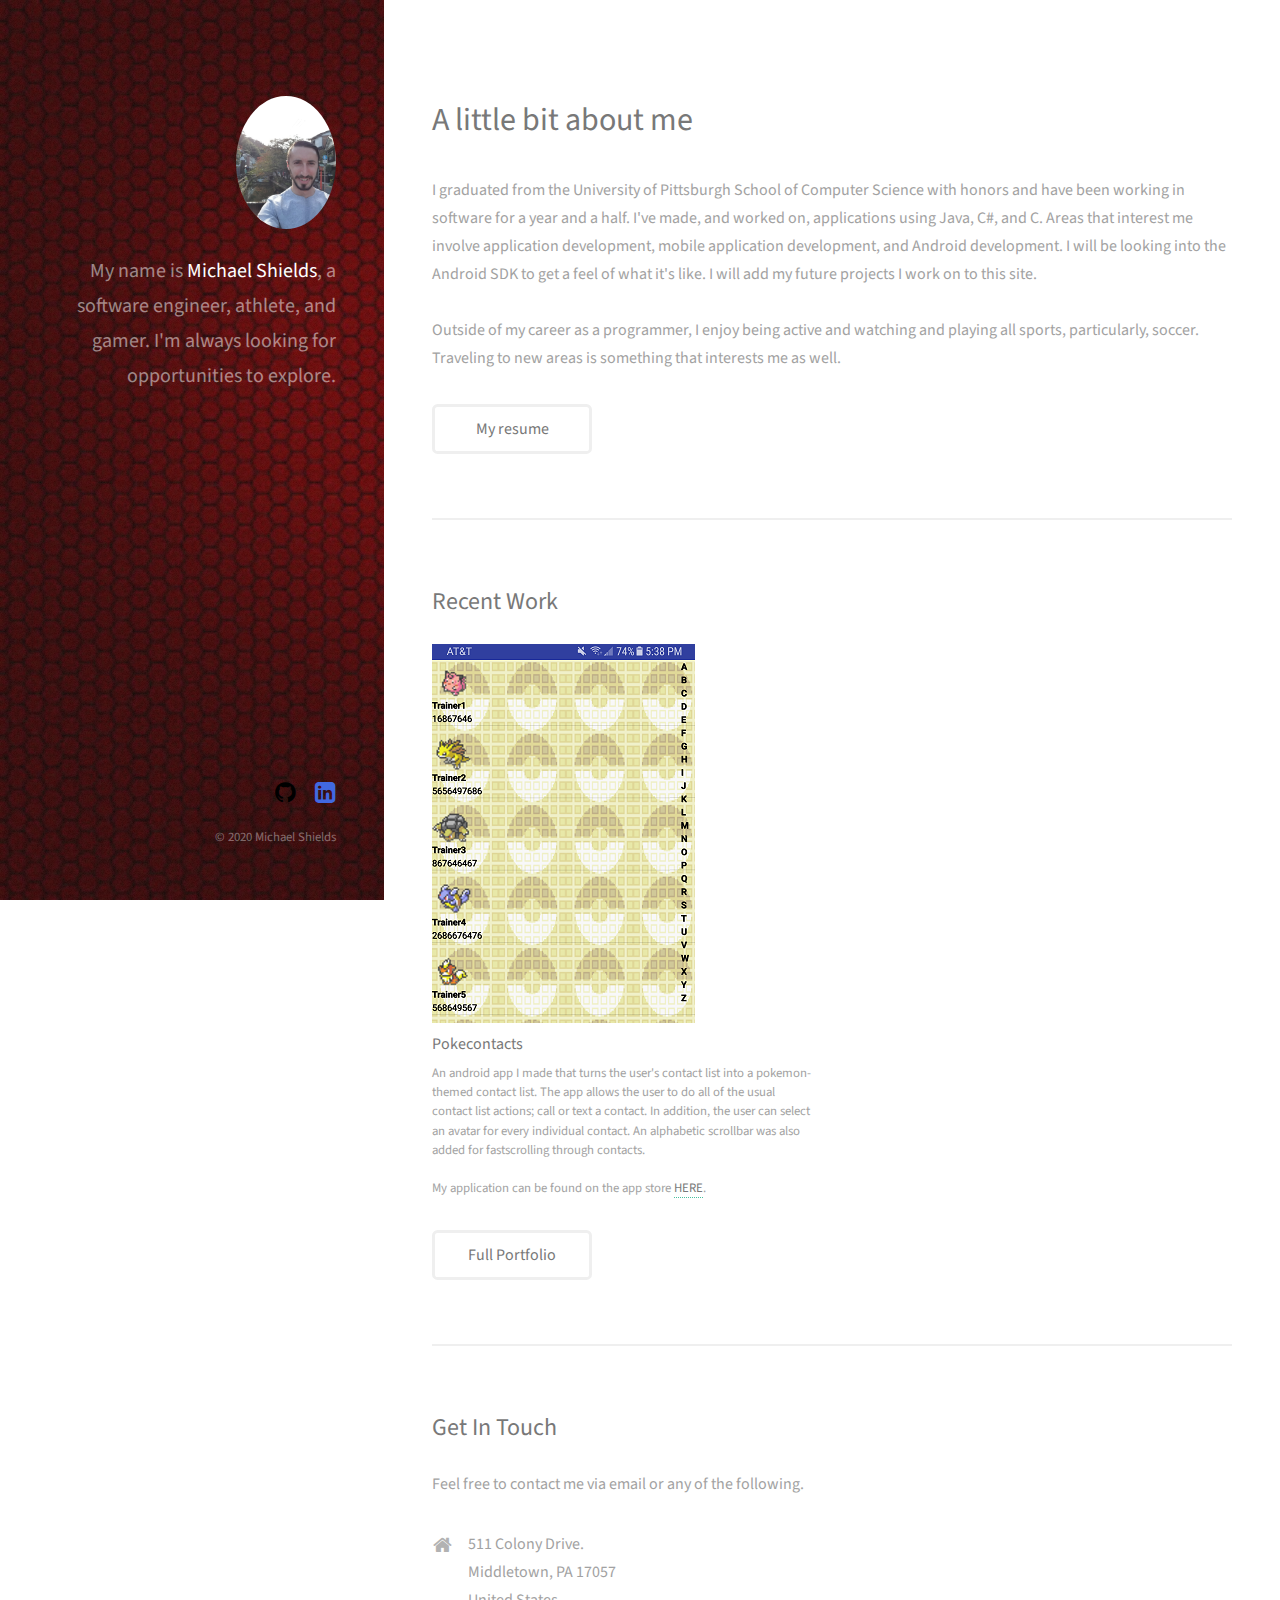
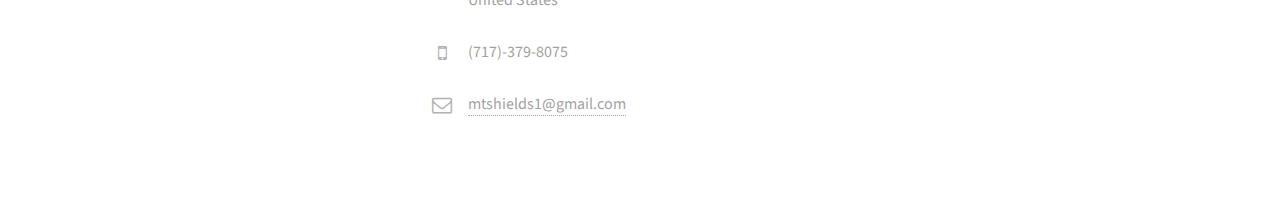
==== commit 5bb3def2: "Updated website, slight redesign" ====
--- a/index.html
+++ b/index.html
@@ -18,7 +18,7 @@
 		<!-- Header -->
 			<header id="header">
 				<div class="inner">
-					<a href="#" class="image avatar"><img src="images/marathon_man.PNG" alt="Me" /></a>
+					<a class="image avatar"><img src="images/kino_meke.jpg" alt="Me" /></a>
 					<h1>My name is <strong>Michael Shields</strong>, a software engineer,
 					athlete, and gamer. I'm always
 					looking for opportunities to explore.</h1>
@@ -34,13 +34,13 @@
 							<h2>A little bit about me</h2>
 						</header>
 						<p>I graduated from the University of Pittsburgh School of Computer Science with honors and have been working in software for
-						a year and a half. I've made, and worked on, applications using Java, C#, and C, with Java being my language of choice.
+						a year and a half. I've made, and worked on, applications using Java, C#, and C.
 						Areas that interest me involve application development, mobile application development, and Android development. I will
 						be looking into the Android SDK to get a feel of what it's like. I will add my future projects I work on to this site.
 						</br></br> Outside of my career as a programmer, I enjoy being active and watching and playing  all sports,
 						particularly, soccer. Traveling to new areas is something that interests me as well.</p>
 						<ul class="actions">
-							<li><a href="MShields-Resume-9-18-F.pdf" class="button">My resume</a></li>
+							<li><a href="MShieldsResume12-26-19.docx" class="button">My resume</a></li>
 						</ul>
 					</section>
 
@@ -457,7 +457,7 @@
 						<li><a href="https://www.linkedin.com/in/michael-shields-25566965" class="icon fa-linkedin-square"><span class="label">LinkedIn</span></a></li>
 					</ul>
 					<ul class="copyright">
-						<li>&copy; 2017 Michael Shields</li>
+						<li>&copy; 2020 Michael Shields</li>
 					</ul>
 				</div>
 			</footer>
--- a/assets/css/main.css
+++ b/assets/css/main.css
@@ -2481,7 +2481,7 @@
 		justify-content: space-between;
 		background-color: #1f1815;
 		background-attachment: scroll,								fixed;
-		background-image: url("images/overlay.png"), url("../../images/congruent_pentagon.png");
+		background-image: url("images/overlay.png"), url("../../images/red_back.jpg");
 		background-position: top left,							top left;
 		background-repeat: repeat,								repeat;
 		background-size: auto,								auto 100%;
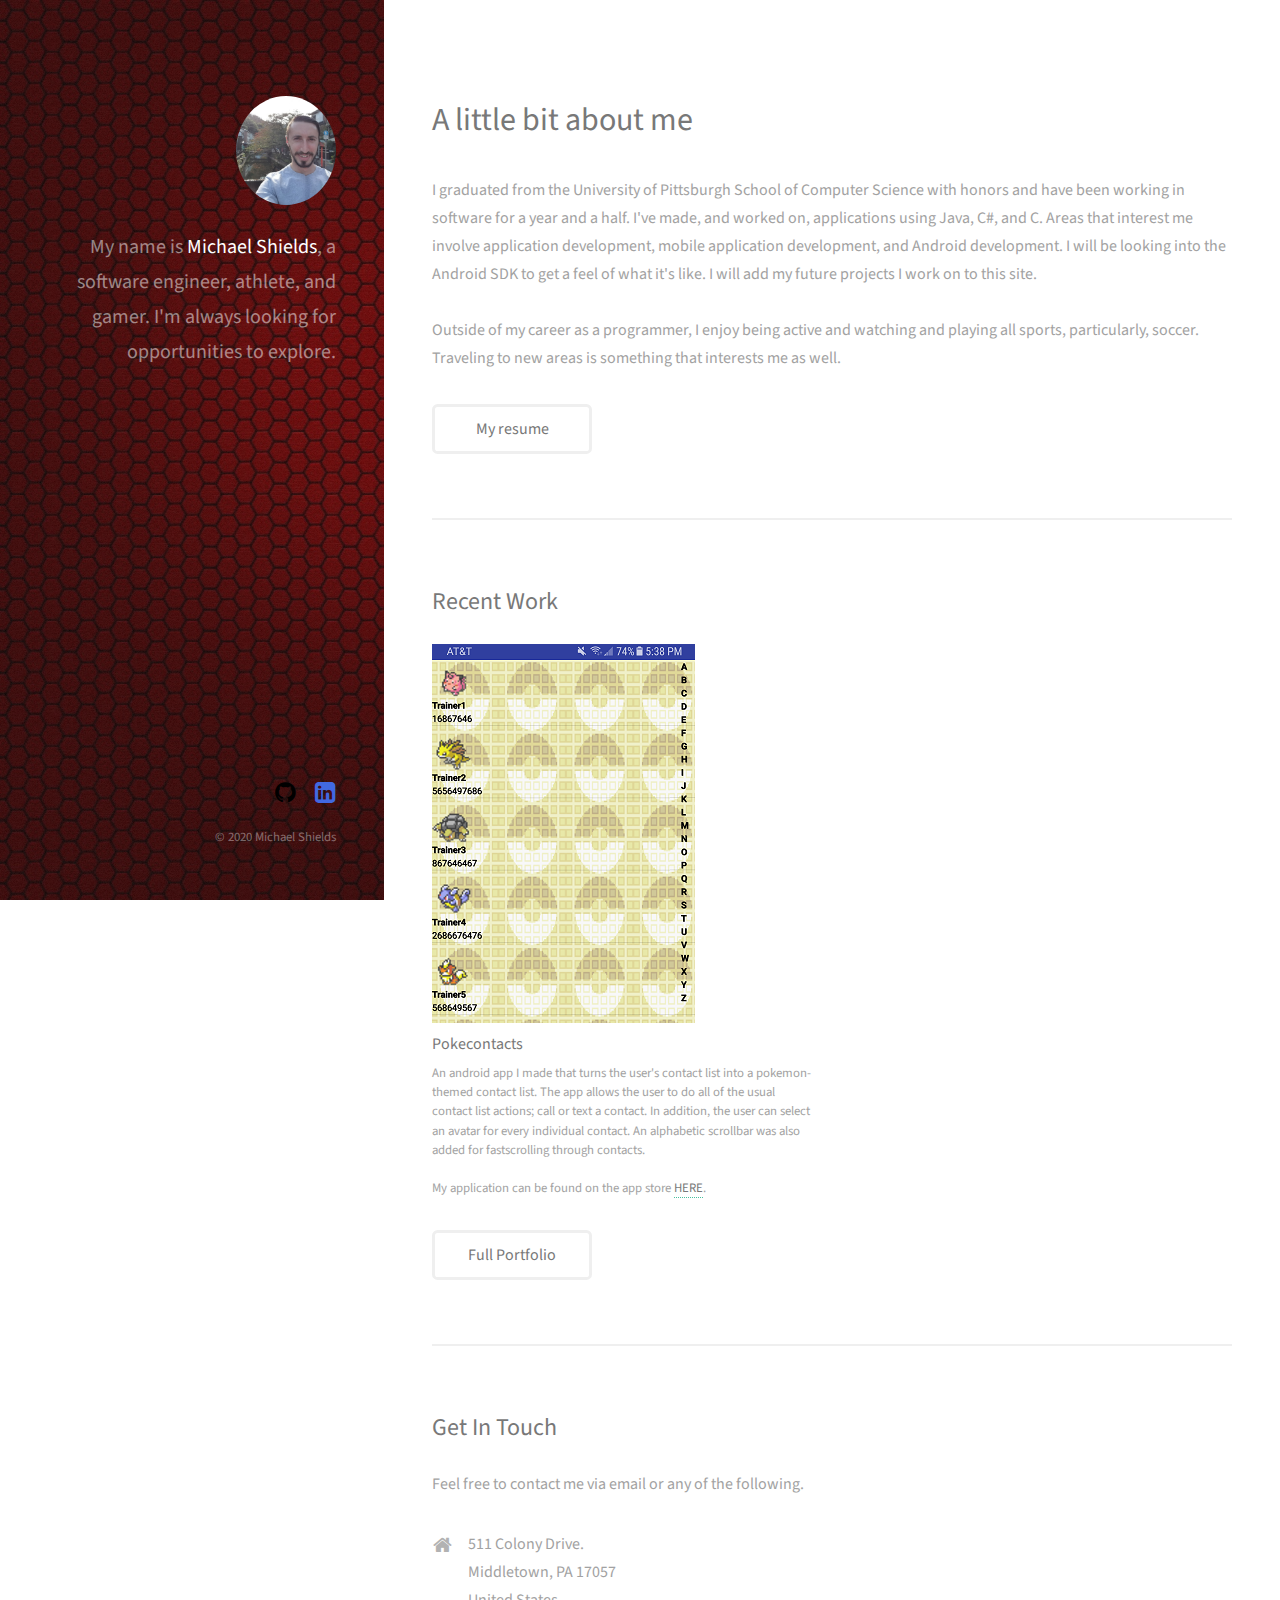
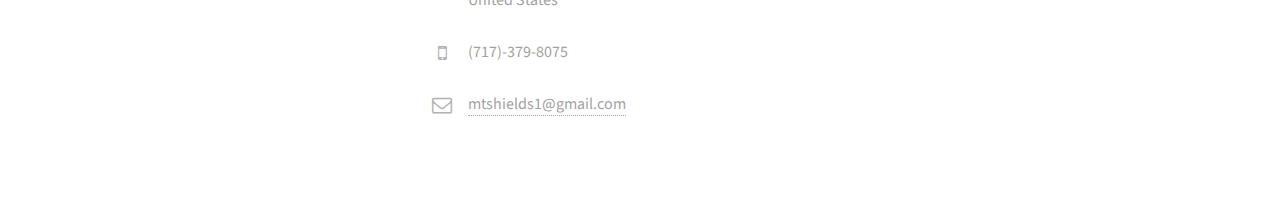
==== commit 47fbf71d: "Had to change some images" ====
--- a/index.html
+++ b/index.html
@@ -18,7 +18,7 @@
 		<!-- Header -->
 			<header id="header">
 				<div class="inner">
-					<a class="image avatar"><img src="images/kino_meke.jpg" alt="Me" /></a>
+					<a class="image avatar"><img src="images/kinosaki_meke.PNG" alt="Me" /></a>
 					<h1>My name is <strong>Michael Shields</strong>, a software engineer,
 					athlete, and gamer. I'm always
 					looking for opportunities to explore.</h1>
--- a/assets/css/main.css
+++ b/assets/css/main.css
@@ -2481,7 +2481,7 @@
 		justify-content: space-between;
 		background-color: #1f1815;
 		background-attachment: scroll,								fixed;
-		background-image: url("images/overlay.png"), url("../../images/red_back.jpg");
+		background-image: url("images/overlay.png"), url("../../images/plain-red-background.jpg");
 		background-position: top left,							top left;
 		background-repeat: repeat,								repeat;
 		background-size: auto,								auto 100%;
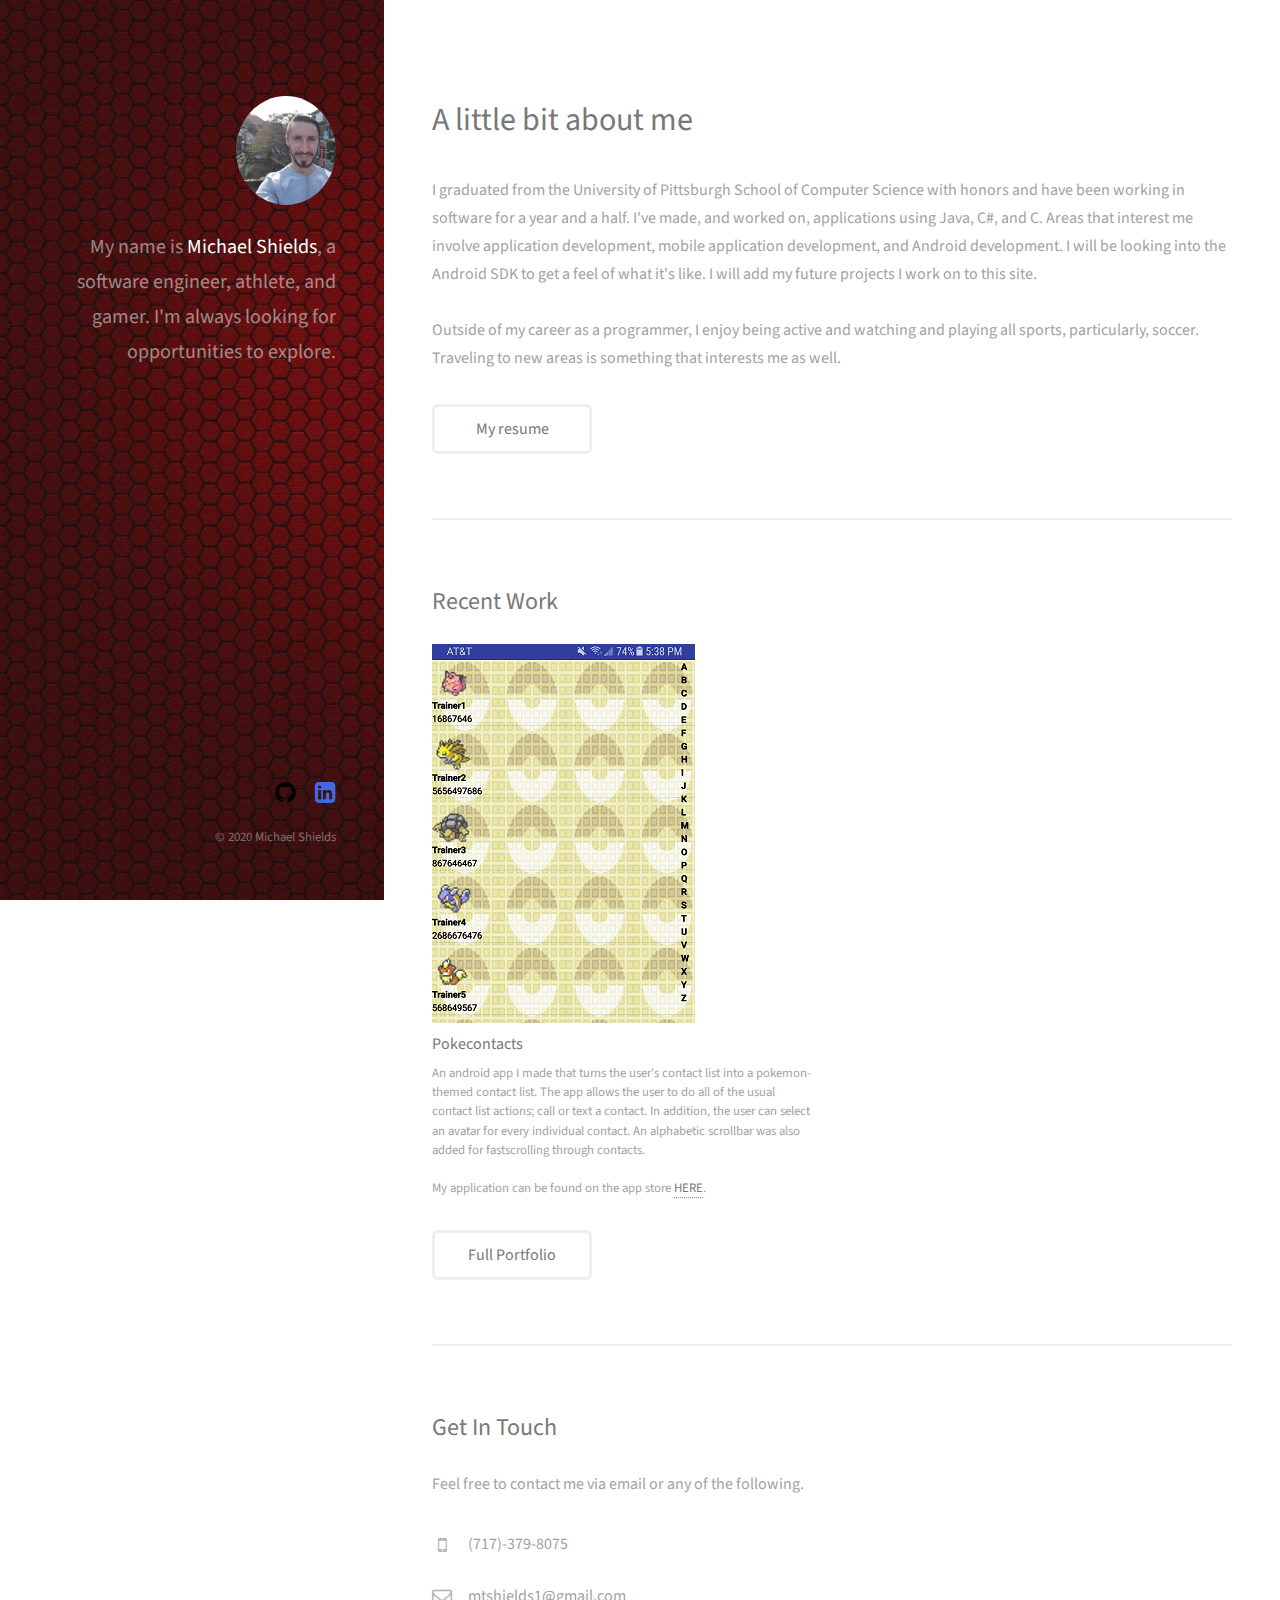
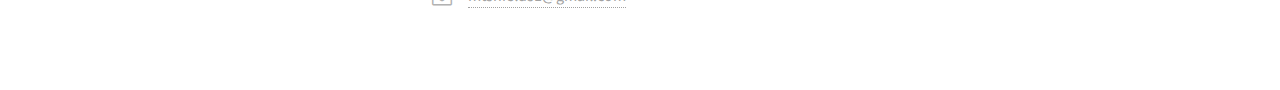
==== commit 73a7f9da: "Comment out some info" ====
--- a/index.html
+++ b/index.html
@@ -107,12 +107,12 @@
 							</div>-->
 							<div class="4u$ 12u$(small)">
 								<ul class="labeled-icons">
-									<li>
+									<!--<li>
 										<h3 class="icon fa-home"><span class="label">Address</span></h3>
 										511 Colony Drive.<br />
 										Middletown, PA 17057<br />
 										United States
-									</li>
+									</li>-->
 									<li>
 										<h3 class="icon fa-mobile"><span class="label">Phone</span></h3>
 										(717)-379-8075
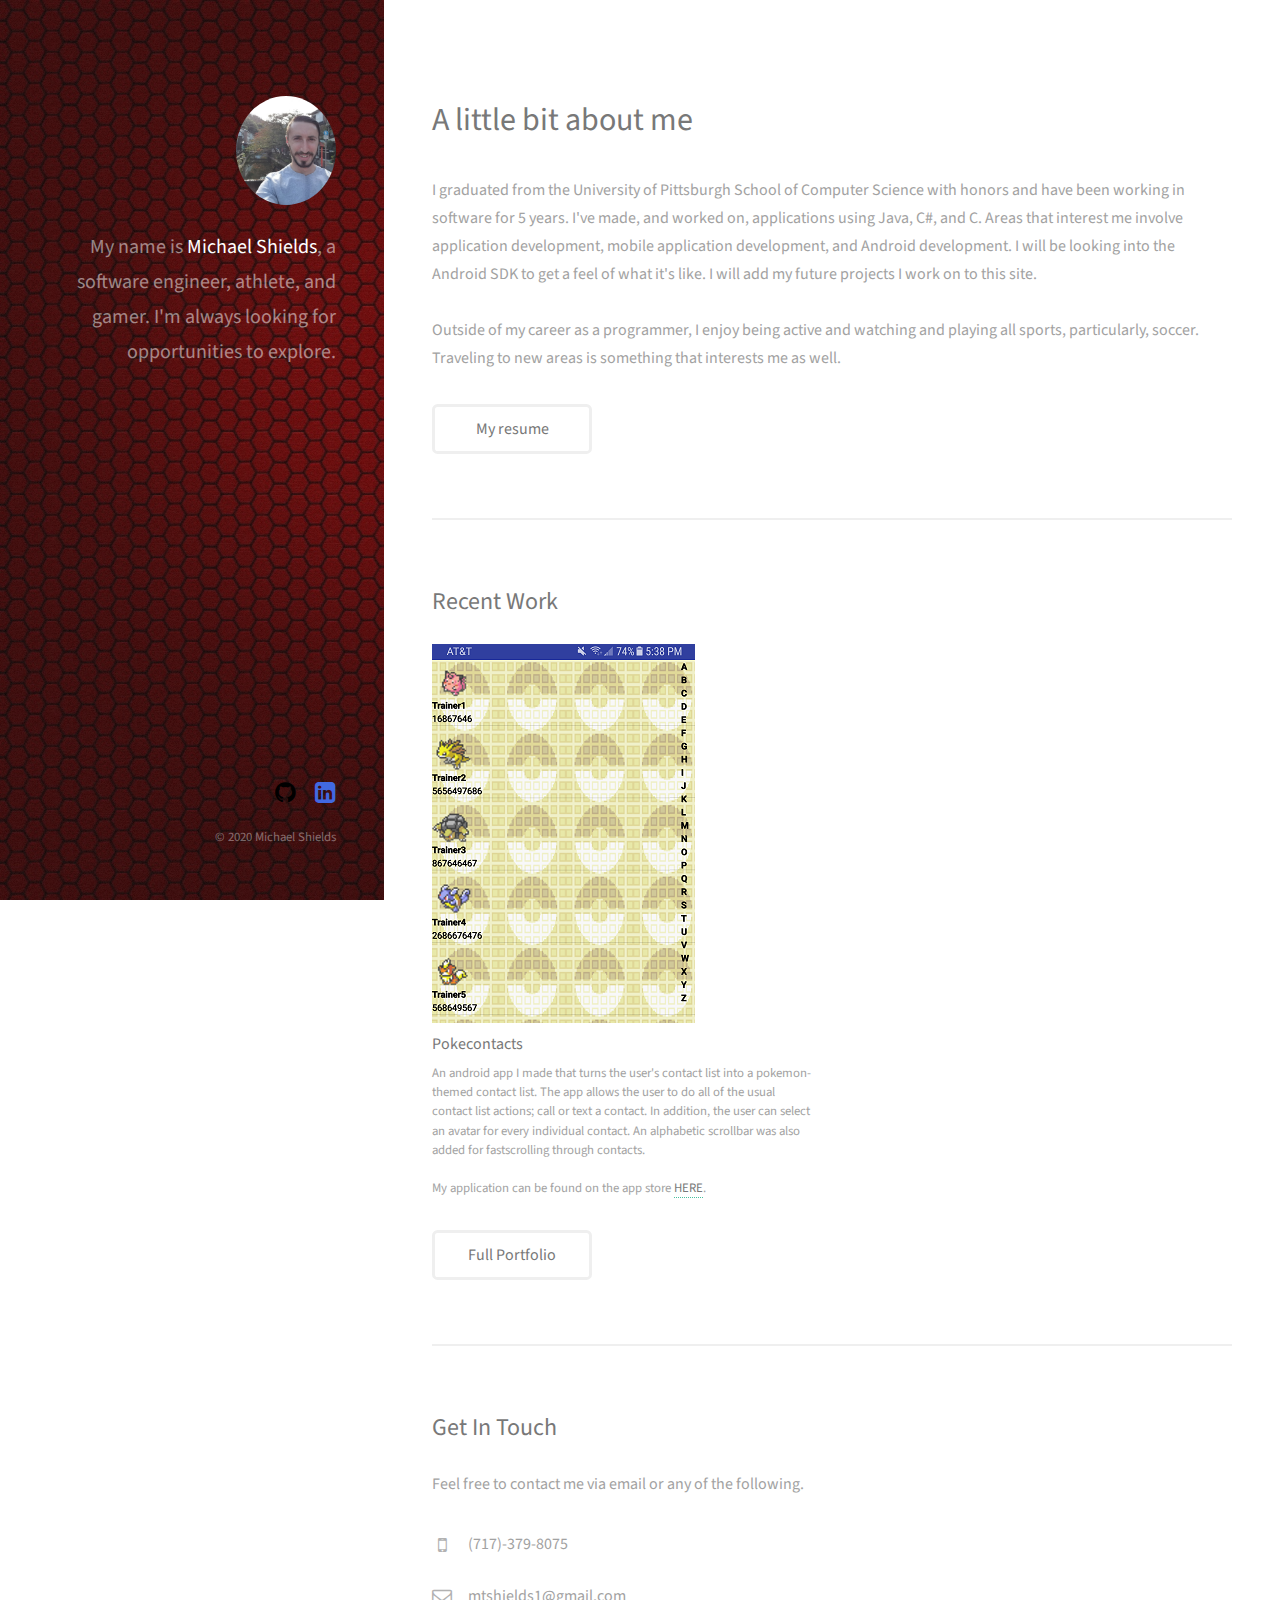
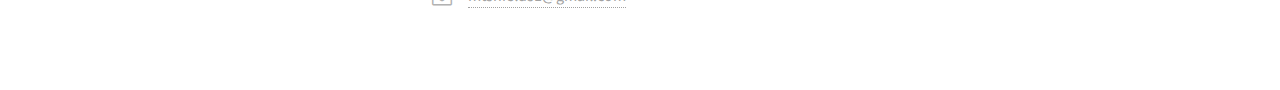
==== commit 972b5209: "Update work experience" ====
--- a/index.html
+++ b/index.html
@@ -34,13 +34,13 @@
 							<h2>A little bit about me</h2>
 						</header>
 						<p>I graduated from the University of Pittsburgh School of Computer Science with honors and have been working in software for
-						a year and a half. I've made, and worked on, applications using Java, C#, and C.
+						5 years. I've made, and worked on, applications using Java, C#, and C.
 						Areas that interest me involve application development, mobile application development, and Android development. I will
 						be looking into the Android SDK to get a feel of what it's like. I will add my future projects I work on to this site.
 						</br></br> Outside of my career as a programmer, I enjoy being active and watching and playing  all sports,
 						particularly, soccer. Traveling to new areas is something that interests me as well.</p>
 						<ul class="actions">
-							<li><a href="MShieldsResume12-26-19.docx" class="button">My resume</a></li>
+							<li><a href="MShieldsResSpr.pdf" class="button">My resume</a></li>
 						</ul>
 					</section>
 
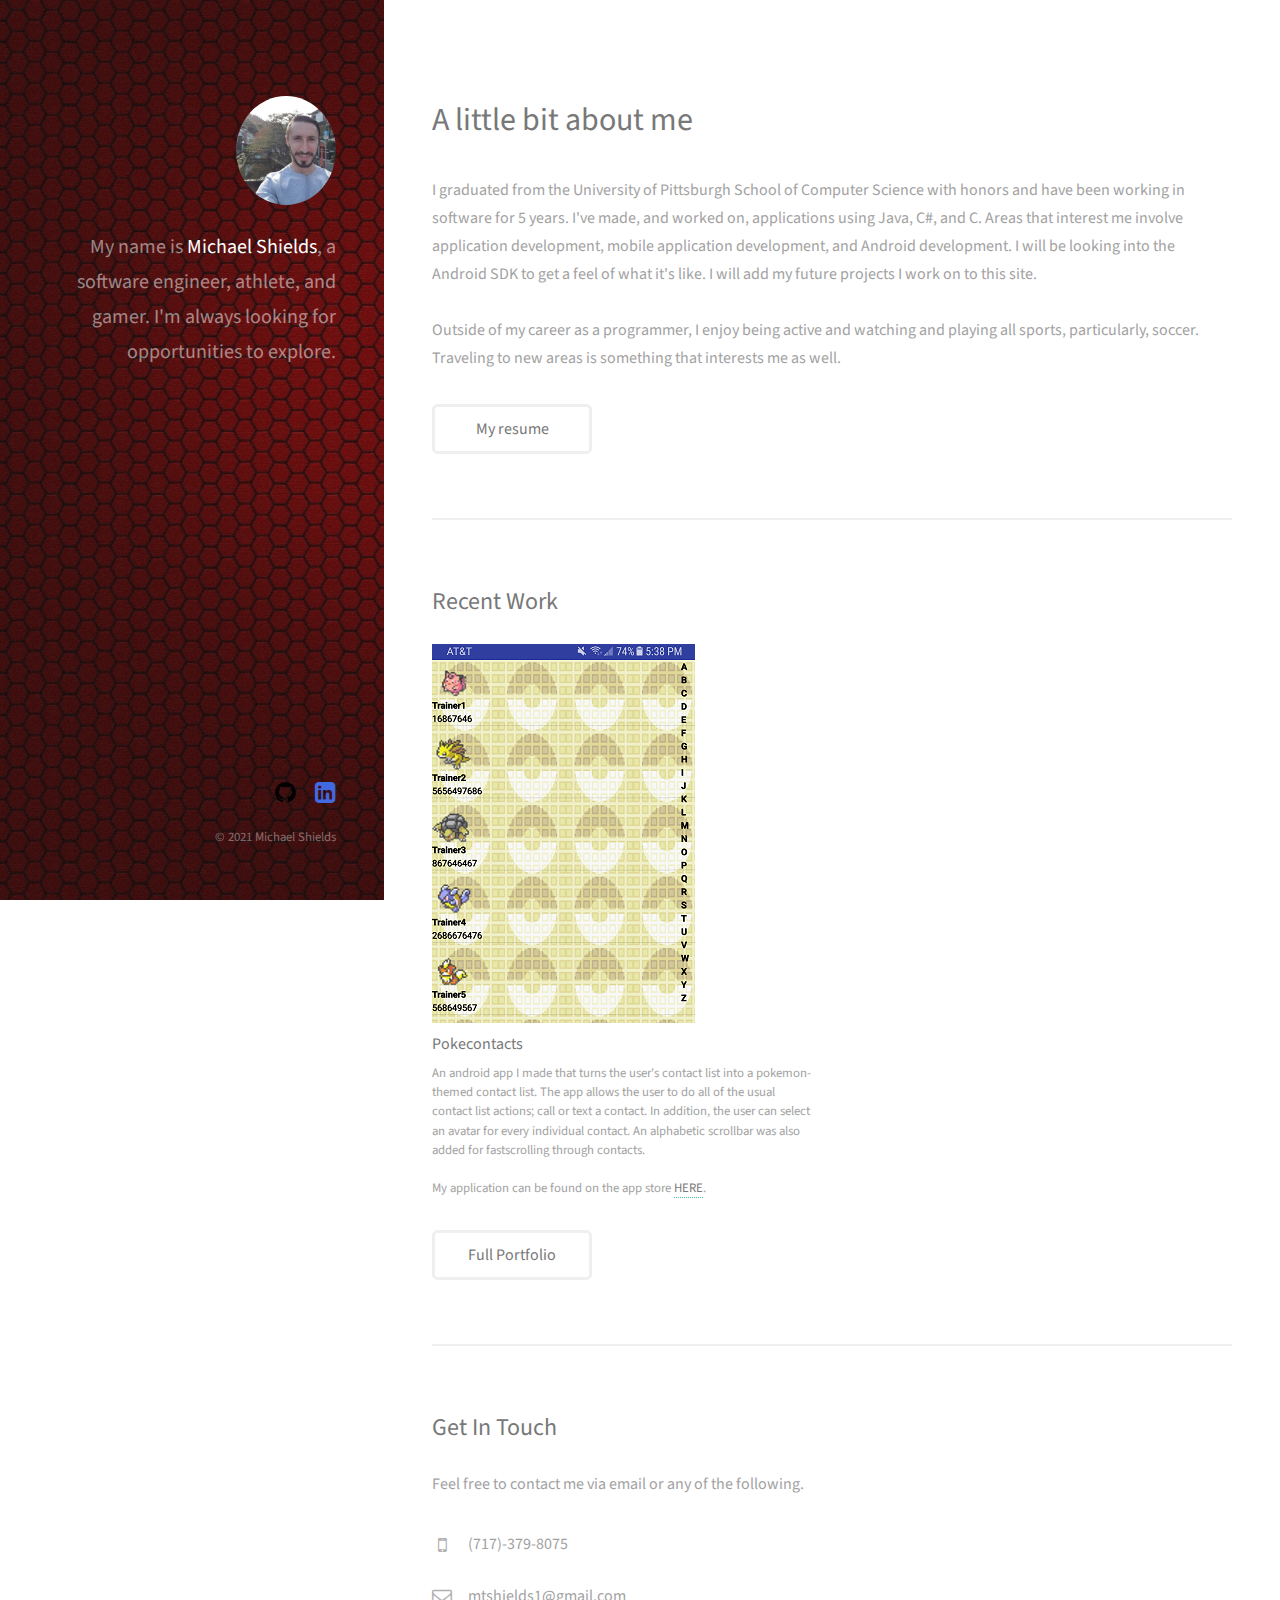
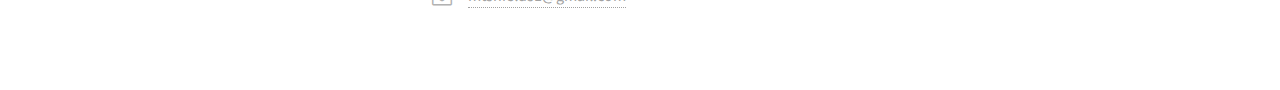
==== commit 42d07603: "New resume uploaded" ====
--- a/index.html
+++ b/index.html
@@ -40,7 +40,7 @@
 						</br></br> Outside of my career as a programmer, I enjoy being active and watching and playing  all sports,
 						particularly, soccer. Traveling to new areas is something that interests me as well.</p>
 						<ul class="actions">
-							<li><a href="MShieldsResSpr.pdf" class="button">My resume</a></li>
+							<li><a href="MShieldsResume1-12-21.pdf" class="button">My resume</a></li>
 						</ul>
 					</section>
 
@@ -457,7 +457,7 @@
 						<li><a href="https://www.linkedin.com/in/michael-shields-25566965" class="icon fa-linkedin-square"><span class="label">LinkedIn</span></a></li>
 					</ul>
 					<ul class="copyright">
-						<li>&copy; 2020 Michael Shields</li>
+						<li>&copy; 2021 Michael Shields</li>
 					</ul>
 				</div>
 			</footer>
